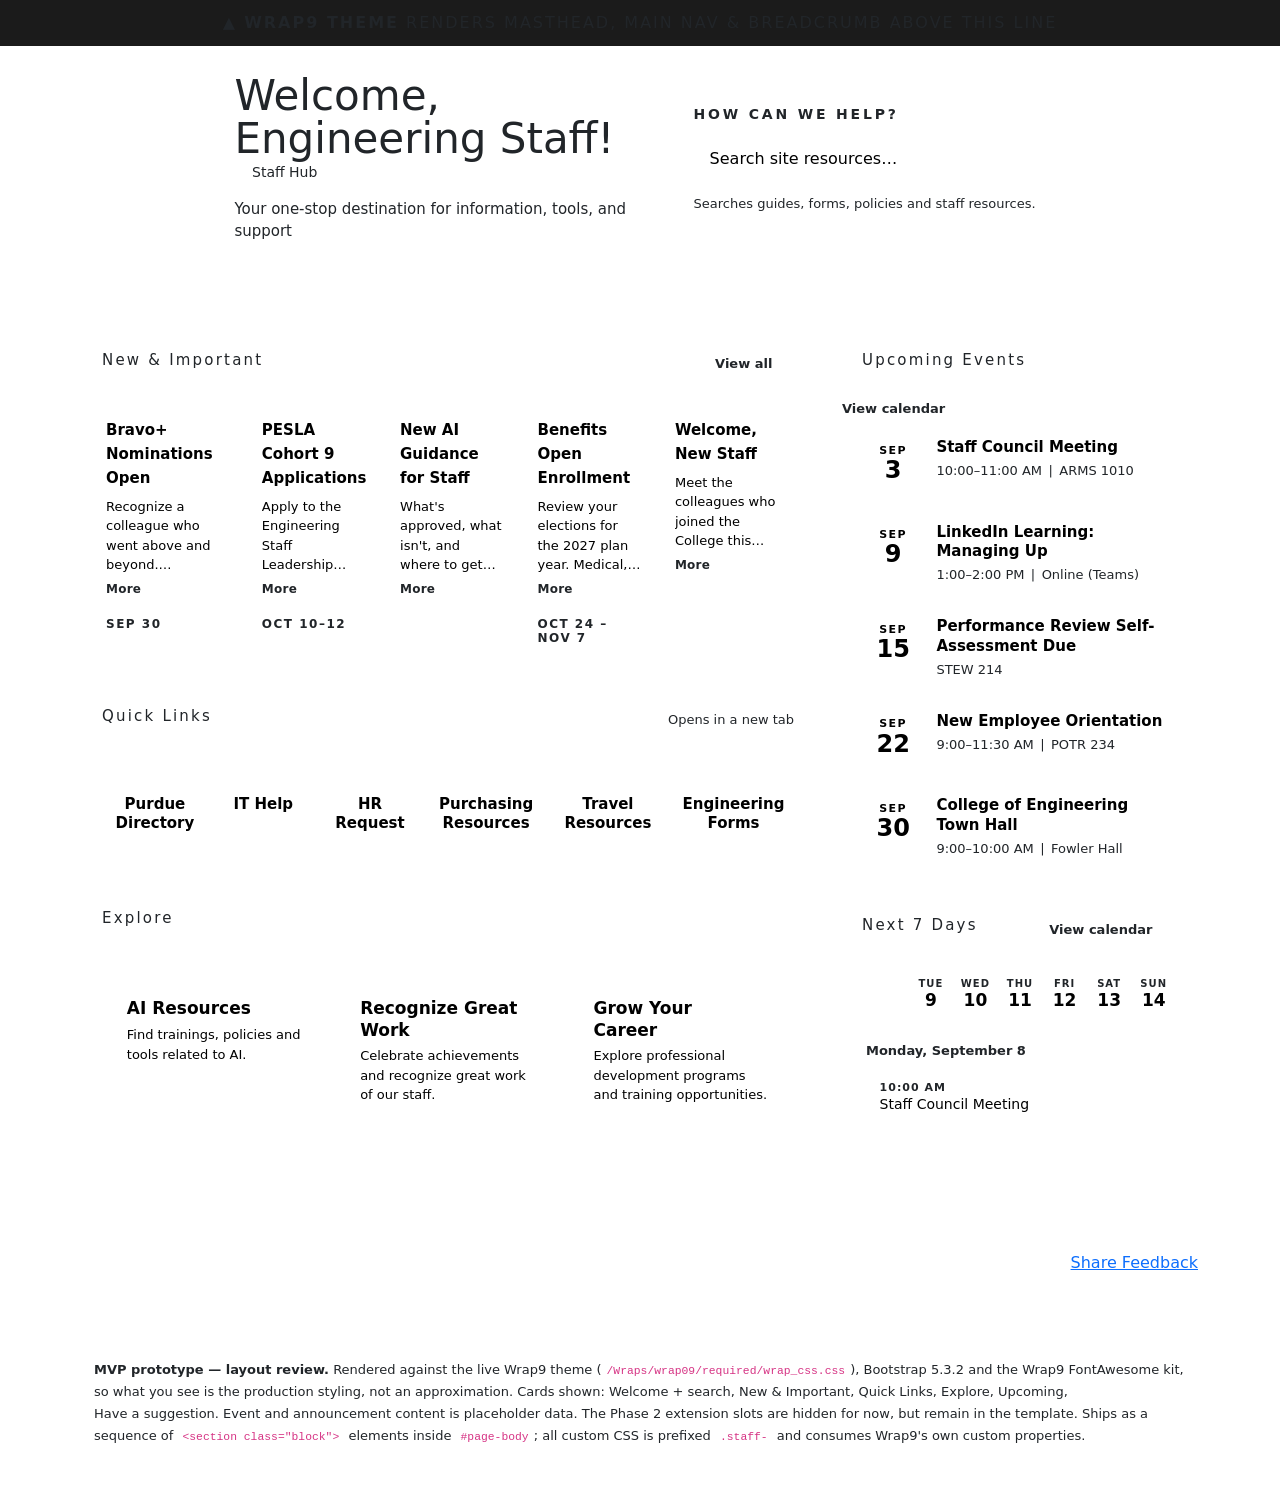
==== prototype/index.html @ 637eb91c "Park the How Do I...? widget until guide URLs exist tal:condition="nothing" keeps the markup and its" ====
<!DOCTYPE html>
<html lang="en" class="wrap09">
<head>
<meta charset="utf-8">
<meta name="viewport" content="width=device-width, initial-scale=1">
<title>Staff Hub — MVP Dashboard Prototype — Purdue Engineering</title>

<!-- ── Fonts: exactly the three sources the Wrap9 dev site loads ────────── -->
<link rel="stylesheet" href="https://use.typekit.net/hrz3oev.css?ver=5.7">
<link rel="stylesheet" href="https://marcom.purdue.edu/app/mu-plugins/boilerup-wp/unitedsans.css?ver=5.7">
<link rel="stylesheet" href="https://fonts.googleapis.com/css2?family=Source+Serif+Pro:wght@400;600;700&display=swap">

<!-- ── Bootstrap 5.3.2, same version and CDN as the dev site ───────────── -->
<link rel="stylesheet" href="https://cdn.jsdelivr.net/npm/bootstrap@5.3.2/dist/css/bootstrap.min.css"
      integrity="sha384-T3c6CoIi6uLrA9TneNEoa7RxnatzjcDSCmG1MXxSR1GAsXEV/Dwwykc2MPK8M2HN"
      crossorigin="anonymous">

<!-- ── The real Wrap9 theme. Public, so this prototype renders with the
       actual production styles rather than an approximation. ──────────── -->
<link rel="stylesheet" href="https://engineering.purdue.edu/Wraps/wrap09/required/wrap_css.css">

<!-- ── Our additions. Ships as an addition to /staff/local.css ─────────── -->
<link rel="stylesheet" href="staff-dashboard.css">

<!-- ── FontAwesome: the same paid kit Wrap9 loads ──────────────────────── -->
<script src="https://kit.fontawesome.com/f660349cfc.js" crossorigin="anonymous"></script>

<style>
  /* ---- PROTOTYPE CHROME ONLY — not part of the deliverable ---- */
  .proto-bar {
    background: #1b1b1b; color: var(--steam);
    font: 900 11px/1.4 var(--united-sans-cond), Impact, sans-serif;
    letter-spacing: 2px; text-transform: uppercase;
    padding: 11px 16px; text-align: center;
    border-bottom: 2px dashed var(--steel-gray);
  }
  .proto-bar b { color: var(--rush); }
  .proto-foot {
    background: #fff;
    max-width: 1140px; margin: 0 auto; padding: 2rem 1.5rem 4rem;
    font-size: 0.8125rem; line-height: 1.7; color: var(--steel-gray);
  }
  .proto-foot code { background: var(--light-gray); padding: 1px 5px; border-radius: 3px; }
  body { background: #fff; }
</style>
</head>
<body>

<!-- ══════════════════════════════════════════════════════════════════════
     PROTOTYPE-ONLY stand-in for the Wrap9 masthead + main nav + breadcrumb.
     The theme renders all of that; we build only what sits in #page-body.
     ══════════════════════════════════════════════════════════════════════ -->
<div class="proto-bar">
  ▲ <b>Wrap9 theme</b> renders masthead, main nav &amp; breadcrumb above this line
</div>

<!-- ══════════════════════════════════════════════════════════════════════
     BEGIN deliverable — the block sequence inside #page-body
     ══════════════════════════════════════════════════════════════════════ -->
<main class="main-content">
<div id="page-body" class="page-body">

  <!-- ═══════════ BANNER ═══════════
       Native Wrap9 `banner-split-motion` block, matching the markup already
       published on the dev site. Only addition is the MVP search field. -->
  <section id="banner_2025-01-01-00-00-00-000" class="block no-pad --bg-black">
    <div class="banner banner-split-motion staff-banner">

      <div class="container">
        <div class="split-motion-content">
          <div class="staff-banner__row">

            <div class="staff-banner__intro">
              <div class="hgroup hg-reverse">
                <h1 class="hg-heading">Welcome, Engineering Staff!</h1>
                <span class="motion-heading mh-gold">Staff Hub</span>
              </div>

              <div class="intro-text">
                Your one-stop destination for information, tools, and support
              </div>
            </div>

            <form class="staff-search" role="search" action="#" method="get">
            <label class="staff-search__label" for="staff-search-input">How can we help?</label>
            <div class="staff-search__field">
              <input class="staff-search__input" id="staff-search-input" type="search"
                     name="q" placeholder="Search site resources…" autocomplete="off">
              <button class="staff-search__submit" type="submit">
                <span class="staff-visually-hidden">Search</span>
                <i class="fa-solid fa-magnifying-glass" aria-hidden="true"></i>
              </button>
            </div>
              <p class="staff-search__note">Searches guides, forms, policies and staff resources.</p>
            </form>

          </div>
        </div>
      </div>

      <div class="split-motion-image">
        <img loading="lazy" alt=""
             src="https://engineering.purdue.edu/Engr/People/Staff/controls/images/staff-banner.jpg">
      </div>

    </div>
  </section>

  <!-- ═══════════ DASHBOARD ═══════════ -->
  <section class="block --bg-light-gray staff-dashboard">
    <div class="container">
      <div class="row g-4">

        <!-- ───────── MAIN COLUMN ───────── -->
        <div class="col-lg-8 staff-col-main d-flex flex-column gap-4">

        <!-- ==== New & Important ====
             LIVE SOURCE (next pass): the "announcements" Purdue Event Manager in
             this container, filtered to Document Type "News Item".
             Replace the define below with the query; keys stay the same.        -->
        <div class="staff-card">

          <div class="motion-line mh-gold">
            <h2 class="motion-heading mh-gold">New &amp; Important</h2>
            <a class="staff-card__more" href="https://engineering.purdue.edu/staff/announcements">View all</a>
          </div>

          <!-- The count drives the column count: fewer than five stretch
               to fill rather than leaving empty tracks. Sliced so an
               unexpected sixth item cannot produce a class with no rule. -->
          

          <ul class="staff-news staff-news--5">
            <!-- The full-text trigger is a <button>, which cannot live inside
                 an <a>, so the link now wraps the title only. Summary text
                 becomes selectable as a side benefit. -->
            <li class="staff-news__item is-featured">

              <i class="fa-solid fa-trophy staff-news__icon" aria-hidden="true"></i>

              <a class="staff-news__link" href="#">
                <span class="staff-news__title">Bravo+ Nominations Open</span>
              </a>

              <div class="staff-news__summary">
                <!-- structure: intro is admin-authored HTML and is rendered
                     unescaped. Only trusted editors can create these. -->
                <div class="staff-news__clamp"><p>Recognize a colleague who went above and beyond. Nominations are open to all College of Engineering staff, and <strong>any staff member may nominate</strong> a peer, a team, or a supervisor.</p></div>

                <button type="button" class="staff-news__more" hidden="hidden" aria-expanded="false" aria-describedby="staff-tip-1">
                  More<span class="staff-visually-hidden"> of this announcement</span>
                </button>

                <div class="staff-news__tip" role="tooltip" hidden="hidden" id="staff-tip-1"><p>Recognize a colleague who went above and beyond. Nominations are open to all College of Engineering staff, and <strong>any staff member may nominate</strong> a peer, a team, or a supervisor.</p></div>
              </div>

              <span class="staff-news__due">Sep 30</span>
            </li>
            <li class="staff-news__item">

              <i class="fa-solid fa-circle-book-open staff-news__icon" aria-hidden="true"></i>

              <a class="staff-news__link" href="#">
                <span class="staff-news__title">PESLA Cohort 9 Applications</span>
              </a>

              <div class="staff-news__summary">
                <!-- structure: intro is admin-authored HTML and is rendered
                     unescaped. Only trusted editors can create these. -->
                <div class="staff-news__clamp">Apply to the Engineering Staff Leadership Academy. The cohort meets monthly across the academic year and covers strategic thinking, team leadership and change management.</div>

                <button type="button" class="staff-news__more" hidden="hidden" aria-expanded="false" aria-describedby="staff-tip-2">
                  More<span class="staff-visually-hidden"> of this announcement</span>
                </button>

                <div class="staff-news__tip" role="tooltip" hidden="hidden" id="staff-tip-2">Apply to the Engineering Staff Leadership Academy. The cohort meets monthly across the academic year and covers strategic thinking, team leadership and change management.</div>
              </div>

              <span class="staff-news__due">Oct 10–12</span>
            </li>
            <li class="staff-news__item">

              <i class="fa-solid fa-file-lines staff-news__icon" aria-hidden="true"></i>

              <a class="staff-news__link" href="#">
                <span class="staff-news__title">New AI Guidance for Staff</span>
              </a>

              <div class="staff-news__summary">
                <!-- structure: intro is admin-authored HTML and is rendered
                     unescaped. Only trusted editors can create these. -->
                <div class="staff-news__clamp">What's approved, what isn't, and where to get trained.</div>

                <button type="button" class="staff-news__more" hidden="hidden" aria-expanded="false" aria-describedby="staff-tip-3">
                  More<span class="staff-visually-hidden"> of this announcement</span>
                </button>

                <div class="staff-news__tip" role="tooltip" hidden="hidden" id="staff-tip-3">What's approved, what isn't, and where to get trained.</div>
              </div>

              
            </li>
            <li class="staff-news__item">

              <i class="fa-solid fa-shield-check staff-news__icon" aria-hidden="true"></i>

              <a class="staff-news__link" href="#">
                <span class="staff-news__title">Benefits Open Enrollment</span>
              </a>

              <div class="staff-news__summary">
                <!-- structure: intro is admin-authored HTML and is rendered
                     unescaped. Only trusted editors can create these. -->
                <div class="staff-news__clamp">Review your elections for the 2027 plan year. Medical, dental and vision selections carry over automatically, but flexible spending accounts must be re-elected each year.</div>

                <button type="button" class="staff-news__more" hidden="hidden" aria-expanded="false" aria-describedby="staff-tip-4">
                  More<span class="staff-visually-hidden"> of this announcement</span>
                </button>

                <div class="staff-news__tip" role="tooltip" hidden="hidden" id="staff-tip-4">Review your elections for the 2027 plan year. Medical, dental and vision selections carry over automatically, but flexible spending accounts must be re-elected each year.</div>
              </div>

              <span class="staff-news__due">Oct 24 – Nov 7</span>
            </li>
            <li class="staff-news__item">

              <i class="fa-solid fa-user-group staff-news__icon" aria-hidden="true"></i>

              <a class="staff-news__link" href="#">
                <span class="staff-news__title">Welcome, New Staff</span>
              </a>

              <div class="staff-news__summary">
                <!-- structure: intro is admin-authored HTML and is rendered
                     unescaped. Only trusted editors can create these. -->
                <div class="staff-news__clamp">Meet the colleagues who joined the College this month.</div>

                <button type="button" class="staff-news__more" hidden="hidden" aria-expanded="false" aria-describedby="staff-tip-5">
                  More<span class="staff-visually-hidden"> of this announcement</span>
                </button>

                <div class="staff-news__tip" role="tooltip" hidden="hidden" id="staff-tip-5">Meet the colleagues who joined the College this month.</div>
              </div>

              
            </li>
          </ul>
        </div>

        <!-- ==== Quick Links ====
             Static by design. To add a link, add one dict below.               -->
        <div class="staff-card">

          <div class="motion-line mh-gold">
            <h2 class="motion-heading mh-gold">Quick Links</h2>
            <span class="staff-card__note">Opens in a new tab</span>
          </div>

          <ul class="staff-quick">
            <li>
              <a class="staff-quick__link" target="_blank" rel="noopener" href="https://engineering.purdue.edu/Engr/People/ptDirectory">
                <i class="fa-solid fa-address-book staff-quick__icon" aria-hidden="true"></i>
                <span class="staff-quick__label">Purdue Directory</span>
              </a>
            </li>
            <li>
              <a class="staff-quick__link" target="_blank" rel="noopener" href="https://service.purdue.edu/TDClient/32/Purdue/Home/">
                <i class="fa-solid fa-headset staff-quick__icon" aria-hidden="true"></i>
                <span class="staff-quick__label">IT Help</span>
              </a>
            </li>
            <li>
              <a class="staff-quick__link" target="_blank" rel="noopener" href="https://service.purdue.edu/TDClient/32/Purdue/Requests/Service/84/Human-Resources-Service-Center/Request">
                <i class="fa-solid fa-id-card staff-quick__icon" aria-hidden="true"></i>
                <span class="staff-quick__label">HR Request</span>
              </a>
            </li>
            <li>
              <a class="staff-quick__link" target="_blank" rel="noopener" href="https://www.purdue.edu/operations/procurement/supplier-resources/">
                <i class="fa-solid fa-cart-shopping staff-quick__icon" aria-hidden="true"></i>
                <span class="staff-quick__label">Purchasing Resources</span>
              </a>
            </li>
            <li>
              <a class="staff-quick__link" target="_blank" rel="noopener" href="https://www.purdue.edu/operations/travel/">
                <i class="fa-solid fa-plane staff-quick__icon" aria-hidden="true"></i>
                <span class="staff-quick__label">Travel Resources</span>
              </a>
            </li>
            <li>
              <a class="staff-quick__link" target="_blank" rel="noopener" href="https://engineering.purdue.edu/staff/resources/forms">
                <i class="fa-solid fa-clipboard-list staff-quick__icon" aria-hidden="true"></i>
                <span class="staff-quick__label">Engineering Forms</span>
              </a>
            </li>
          </ul>
        </div>

        <!-- ==== How Do I...? ====
             Static, like Quick Links and Explore: these are wayfinding links,
             not content, so they live in one list here rather than in the CMS.
             LABELS come from the original mockup; every URL is a placeholder
             until the guide pages exist. Correct both in the list below. -->
        <!-- Parked until the guide URLs exist: tal:condition="nothing" keeps the
             markup and the settings wiring, but renders nothing. Delete that one
             attribute to bring the widget back. -->
        

        <!-- ==== Explore ==== -->
        <div class="staff-card">

          <div class="motion-line mh-gold">
            <h2 class="motion-heading mh-gold">Explore</h2>
          </div>

          <ul class="staff-explore">
            <li>
              <a class="staff-explore__link" href="https://engineering.purdue.edu/staff/resources/ai">
                <i class="fa-solid fa-microchip staff-explore__icon" aria-hidden="true"></i>
                <span class="staff-explore__title">AI Resources</span>
                <p class="staff-explore__desc">Find trainings, policies and tools related to AI.</p>
              </a>
            </li>
            <li>
              <a class="staff-explore__link" href="https://engineering.purdue.edu/staff/recognition">
                <i class="fa-solid fa-trophy staff-explore__icon" aria-hidden="true"></i>
                <span class="staff-explore__title">Recognize Great Work</span>
                <p class="staff-explore__desc">Celebrate achievements and recognize great work of our staff.</p>
              </a>
            </li>
            <li>
              <a class="staff-explore__link" href="https://engineering.purdue.edu/staff/training">
                <i class="fa-solid fa-chart-line staff-explore__icon" aria-hidden="true"></i>
                <span class="staff-explore__title">Grow Your Career</span>
                <p class="staff-explore__desc">Explore professional development programs and training opportunities.</p>
              </a>
            </li>
          </ul>
        </div>

      </div><!-- /main column -->

        <!-- ───────── RIGHT RAIL ───────── -->
        <div class="col-lg-4 staff-col-rail d-flex flex-column gap-4">

        <!-- ==== Upcoming Events ====
             LIVE SOURCE (next pass): the "calendar" Purdue Event Manager in this
             container, filtered to Document Type "Event/Function", ascending by
             start date, limited to 5. Sort/tag rules still to be defined.
             'month' and 'day' become formatted from the event date; 'when' and
             'where' come from the event's date/time and location fields.        -->
        <div class="staff-card">

          <div class="motion-line mh-gold">
            <h2 class="motion-heading mh-gold">Upcoming Events</h2>
            <a class="staff-card__more" href="https://engineering.purdue.edu/staff/calendar">View calendar</a>
          </div>

          

          <ul class="staff-events">
            <li class="staff-event">

              <div class="staff-event__date">
                <span class="staff-event__month">Sep</span>
                <span class="staff-event__day">3</span>
              </div>

              <div>
                <h3 class="staff-event__title">
                  <a class="staff-event__link" href="#">Staff Council Meeting</a>
                  
                </h3>
                <p class="staff-event__meta">
                  10:00–11:00 AM<span class="sep">|</span>ARMS 1010
                </p>
              </div>

              <!-- Each event document auto-generates its own .ics sub-object,
                   so this links straight to it: works with Outlook desktop,
                   OWA, Apple Calendar and Google. Hidden when absent. -->
              

            </li>
            <li class="staff-event">

              <div class="staff-event__date">
                <span class="staff-event__month">Sep</span>
                <span class="staff-event__day">9</span>
              </div>

              <div>
                <h3 class="staff-event__title">
                  <a class="staff-event__link" href="#">LinkedIn Learning: Managing Up</a>
                  
                </h3>
                <p class="staff-event__meta">
                  1:00–2:00 PM<span class="sep">|</span>Online (Teams)
                </p>
              </div>

              <!-- Each event document auto-generates its own .ics sub-object,
                   so this links straight to it: works with Outlook desktop,
                   OWA, Apple Calendar and Google. Hidden when absent. -->
              

            </li>
            <li class="staff-event">

              <div class="staff-event__date">
                <span class="staff-event__month">Sep</span>
                <span class="staff-event__day">15</span>
              </div>

              <div>
                <h3 class="staff-event__title">
                  <a class="staff-event__link" href="#">Performance Review Self-Assessment Due</a>
                  
                </h3>
                <p class="staff-event__meta">
                  STEW 214
                </p>
              </div>

              <!-- Each event document auto-generates its own .ics sub-object,
                   so this links straight to it: works with Outlook desktop,
                   OWA, Apple Calendar and Google. Hidden when absent. -->
              

            </li>
            <li class="staff-event">

              <div class="staff-event__date">
                <span class="staff-event__month">Sep</span>
                <span class="staff-event__day">22</span>
              </div>

              <div>
                <h3 class="staff-event__title">
                  <a class="staff-event__link" href="#">New Employee Orientation</a>
                  
                </h3>
                <p class="staff-event__meta">
                  9:00–11:30 AM<span class="sep">|</span>POTR 234
                </p>
              </div>

              <!-- Each event document auto-generates its own .ics sub-object,
                   so this links straight to it: works with Outlook desktop,
                   OWA, Apple Calendar and Google. Hidden when absent. -->
              

            </li>
            <li class="staff-event">

              <div class="staff-event__date">
                <span class="staff-event__month">Sep</span>
                <span class="staff-event__day">30</span>
              </div>

              <div>
                <h3 class="staff-event__title">
                  <a class="staff-event__link" href="#">College of Engineering Town Hall</a>
                  
                </h3>
                <p class="staff-event__meta">
                  9:00–10:00 AM<span class="sep">|</span>Fowler Hall
                </p>
              </div>

              <!-- Each event document auto-generates its own .ics sub-object,
                   so this links straight to it: works with Outlook desktop,
                   OWA, Apple Calendar and Google. Hidden when absent. -->
              

            </li>
          </ul>
        </div>

        <!-- ==== Calendar snapshot ====
             A rolling seven days from today, not a fixed Mon-Fri week: with
             events spread across months a fixed week is empty most of the time.
             Every day's list is rendered and all but one hidden, so switching
             days needs no second request. Tabs pattern, so it works from the
             keyboard. The literal days below are used only as placeholder
             content when the script is unavailable. -->
        <div class="staff-card staff-snapshot">

          <div class="motion-line mh-gold">
            <h2 class="motion-heading mh-gold">Next 7 Days</h2>
            <a class="staff-card__more" href="https://engineering.purdue.edu/staff/calendar">View calendar</a>
          </div>

          <div class="staff-snapshot__strip" role="tablist" aria-label="Next seven days">
            <button type="button" role="tab" aria-controls="staff-panel-1" aria-selected="true" class="staff-snapshot__day is-today" id="staff-day-1" tabindex="0">
              <span class="staff-snapshot__weekday">Mon</span>
              <span class="staff-snapshot__date">8</span>
              <span class="staff-snapshot__dot" aria-hidden="true"></span>
              <span class="staff-visually-hidden">1 events</span>
            </button>
            <button type="button" role="tab" aria-controls="staff-panel-2" aria-selected="false" class="staff-snapshot__day" id="staff-day-2" tabindex="-1">
              <span class="staff-snapshot__weekday">Tue</span>
              <span class="staff-snapshot__date">9</span>
              
              <span class="staff-visually-hidden">no events</span>
            </button>
            <button type="button" role="tab" aria-controls="staff-panel-3" aria-selected="false" class="staff-snapshot__day" id="staff-day-3" tabindex="-1">
              <span class="staff-snapshot__weekday">Wed</span>
              <span class="staff-snapshot__date">10</span>
              <span class="staff-snapshot__dot" aria-hidden="true"></span>
              <span class="staff-visually-hidden">2 events</span>
            </button>
            <button type="button" role="tab" aria-controls="staff-panel-4" aria-selected="false" class="staff-snapshot__day" id="staff-day-4" tabindex="-1">
              <span class="staff-snapshot__weekday">Thu</span>
              <span class="staff-snapshot__date">11</span>
              
              <span class="staff-visually-hidden">no events</span>
            </button>
            <button type="button" role="tab" aria-controls="staff-panel-5" aria-selected="false" class="staff-snapshot__day" id="staff-day-5" tabindex="-1">
              <span class="staff-snapshot__weekday">Fri</span>
              <span class="staff-snapshot__date">12</span>
              
              <span class="staff-visually-hidden">no events</span>
            </button>
            <button type="button" role="tab" aria-controls="staff-panel-6" aria-selected="false" class="staff-snapshot__day" id="staff-day-6" tabindex="-1">
              <span class="staff-snapshot__weekday">Sat</span>
              <span class="staff-snapshot__date">13</span>
              
              <span class="staff-visually-hidden">no events</span>
            </button>
            <button type="button" role="tab" aria-controls="staff-panel-7" aria-selected="false" class="staff-snapshot__day" id="staff-day-7" tabindex="-1">
              <span class="staff-snapshot__weekday">Sun</span>
              <span class="staff-snapshot__date">14</span>
              <span class="staff-snapshot__dot" aria-hidden="true"></span>
              <span class="staff-visually-hidden">1 events</span>
            </button>
          </div>

          <div class="staff-snapshot__panel" role="tabpanel" aria-labelledby="staff-day-1" id="staff-panel-1">

            <h3 class="staff-snapshot__label">Monday, September 8</h3>

            <ul class="staff-snapshot__events">
              <li>
                <span class="staff-snapshot__when">10:00 AM</span>
                <a class="staff-snapshot__link" href="#">Staff Council Meeting</a>
              </li>
            </ul>

            
          </div>
          <div class="staff-snapshot__panel" role="tabpanel" aria-labelledby="staff-day-2" hidden="hidden" id="staff-panel-2">

            <h3 class="staff-snapshot__label">Tuesday, September 9</h3>

            

            <p class="staff-empty">Nothing scheduled.</p>
          </div>
          <div class="staff-snapshot__panel" role="tabpanel" aria-labelledby="staff-day-3" hidden="hidden" id="staff-panel-3">

            <h3 class="staff-snapshot__label">Wednesday, September 10</h3>

            <ul class="staff-snapshot__events">
              <li>
                <span class="staff-snapshot__when">1:00 PM</span>
                <a class="staff-snapshot__link" href="#">LinkedIn Learning Workshop</a>
              </li>
              <li>
                
                <a class="staff-snapshot__link" href="#">Performance Review Deadline</a>
              </li>
            </ul>

            
          </div>
          <div class="staff-snapshot__panel" role="tabpanel" aria-labelledby="staff-day-4" hidden="hidden" id="staff-panel-4">

            <h3 class="staff-snapshot__label">Thursday, September 11</h3>

            

            <p class="staff-empty">Nothing scheduled.</p>
          </div>
          <div class="staff-snapshot__panel" role="tabpanel" aria-labelledby="staff-day-5" hidden="hidden" id="staff-panel-5">

            <h3 class="staff-snapshot__label">Friday, September 12</h3>

            

            <p class="staff-empty">Nothing scheduled.</p>
          </div>
          <div class="staff-snapshot__panel" role="tabpanel" aria-labelledby="staff-day-6" hidden="hidden" id="staff-panel-6">

            <h3 class="staff-snapshot__label">Saturday, September 13</h3>

            

            <p class="staff-empty">Nothing scheduled.</p>
          </div>
          <div class="staff-snapshot__panel" role="tabpanel" aria-labelledby="staff-day-7" hidden="hidden" id="staff-panel-7">

            <h3 class="staff-snapshot__label">Sunday, September 14</h3>

            <ul class="staff-snapshot__events">
              <li>
                
                <a class="staff-snapshot__link" href="#">Staff Awards Banquet</a>
              </li>
            </ul>

            
          </div>
        </div>

      </div><!-- /right rail -->

      </div><!-- /row -->
    </div><!-- /container -->
  </section>

  <!-- ═══════════ HAVE A SUGGESTION? ═══════════ -->
  <section class="block staff-feedback">
  <div class="container">
    <div class="staff-feedback-inner">
      <p class="staff-feedback__text">
        <span class="staff-feedback__lead">Have a suggestion?</span>
        <span class="staff-feedback__sub">Let us know how to improve this site.</span>
      </p>
      <a class="purdue-btn btn-black" href="#">Share Feedback</a>
    </div>
  </div>
</section>

</div><!-- /#page-body -->
</main>
<!-- ══════════════════════════ END deliverable ══════════════════════════ -->

<!-- PROTOTYPE-ONLY footnote -->
<div class="proto-foot">
  <strong>MVP prototype — layout review.</strong>
  Rendered against the live Wrap9 theme (<code>/Wraps/wrap09/required/wrap_css.css</code>),
  Bootstrap 5.3.2 and the Wrap9 FontAwesome kit, so what you see is the production styling,
  not an approximation. Cards shown: Welcome&nbsp;+&nbsp;search, New&nbsp;&amp;&nbsp;Important,
  Quick&nbsp;Links, Explore, Upcoming, Have&nbsp;a&nbsp;suggestion. Event and announcement
  content is placeholder data. The Phase&nbsp;2 extension slots are hidden for now, but
  remain in the template.
  Ships as a sequence of <code>&lt;section class="block"&gt;</code> elements inside
  <code>#page-body</code>; all custom CSS is prefixed <code>.staff-</code> and consumes
  Wrap9's own custom properties.
</div>

<script>
/* Full-text tooltip for clamped announcement summaries.
   The summary text is the hover and tap target. The small "More" control stays
   as the keyboard affordance and as a visible hint that there is more to read.
   Hover opens after a delay; keyboard focus opens at once; Escape closes; the
   tooltip stays open while the pointer or focus is inside it (WCAG 1.4.13).
   The trigger is revealed only when the text is actually clipped.
   Written without ampersand or less-than characters so the template
   stays valid XML. */
(function () {
  var OPEN_DELAY = 1000;
  var groups = document.querySelectorAll('.staff-news__summary');
  if (!groups.length) { return; }

  var current = null, openTimer = null, closeTimer = null, entries = [];

  function place(tip) {
    tip.style.left = '0px';
    var box = tip.getBoundingClientRect();
    var over = box.right - (window.innerWidth - 8);
    if (over > 0) { tip.style.left = (0 - over) + 'px'; }
    var after = tip.getBoundingClientRect();
    if (after.left > 8) { return; }
    tip.style.left = (parseFloat(tip.style.left || 0) + (8 - after.left)) + 'px';
  }

  function close() {
    window.clearTimeout(openTimer);
    window.clearTimeout(closeTimer);
    if (!current) { return; }
    current.tip.hidden = true;
    current.btn.setAttribute('aria-expanded', 'false');
    if (current.card) { current.card.classList.remove('has-open-tip'); }
    current = null;
  }

  function open(entry) {
    if (current) {
      if (current === entry) { return; }
      close();
    }
    entry.tip.hidden = false;
    entry.btn.setAttribute('aria-expanded', 'true');
    /* Raise the owning card so later cards cannot paint over the tooltip. */
    if (entry.card) { entry.card.classList.add('has-open-tip'); }
    place(entry.tip);
    current = entry;
  }

  function scheduleClose() {
    window.clearTimeout(closeTimer);
    closeTimer = window.setTimeout(close, 200);
  }

  function measure(entry) {
    var clipped = entry.clamp.scrollHeight > entry.clamp.clientHeight + 1;
    entry.clipped = clipped;
    entry.btn.hidden = !clipped;
    if (clipped) {
      entry.clamp.classList.add('is-clipped');
    } else {
      entry.clamp.classList.remove('is-clipped');
      if (current === entry) { close(); }
    }
  }

  Array.prototype.forEach.call(groups, function (summary) {
    var clamp = summary.querySelector('.staff-news__clamp');
    var btn = summary.querySelector('.staff-news__more');
    var tip = summary.querySelector('.staff-news__tip');
    if (!clamp) { return; }
    if (!btn) { return; }
    if (!tip) { return; }
    var entry = { clamp: clamp, btn: btn, tip: tip,
                  card: summary.closest ? summary.closest('.staff-card') : null };
    entries.push(entry);

    btn.addEventListener('mouseenter', function () {
      window.clearTimeout(closeTimer);
      window.clearTimeout(openTimer);
      openTimer = window.setTimeout(function () { open(entry); }, OPEN_DELAY);
    });
    btn.addEventListener('mouseleave', function () {
      window.clearTimeout(openTimer);
      scheduleClose();
    });
    /* Keyboard users get it immediately: a one second wait on focus would
       feel broken. */
    btn.addEventListener('focus', function () { open(entry); });
    btn.addEventListener('blur', function (ev) {
      if (ev.relatedTarget) {
        if (tip.contains(ev.relatedTarget)) { return; }
      }
      scheduleClose();
    });
    /* Click covers touch, where hover does not exist. */
    btn.addEventListener('click', function (ev) {
      ev.preventDefault();
      window.clearTimeout(openTimer);
      if (current === entry) { close(); } else { open(entry); }
    });

    clamp.addEventListener('mouseenter', function () {
      if (!entry.clipped) { return; }
      window.clearTimeout(closeTimer);
      window.clearTimeout(openTimer);
      openTimer = window.setTimeout(function () { open(entry); }, OPEN_DELAY);
    });
    clamp.addEventListener('mouseleave', function () {
      window.clearTimeout(openTimer);
      scheduleClose();
    });
    clamp.addEventListener('click', function () {
      if (!entry.clipped) { return; }
      window.clearTimeout(openTimer);
      if (current === entry) { close(); } else { open(entry); }
    });

    tip.addEventListener('mouseenter', function () { window.clearTimeout(closeTimer); });
    tip.addEventListener('mouseleave', function () { scheduleClose(); });
    tip.addEventListener('focusout', function (ev) {
      if (ev.relatedTarget) {
        if (tip.contains(ev.relatedTarget)) { return; }
        if (ev.relatedTarget === btn) { return; }
      }
      scheduleClose();
    });

    measure(entry);
  });

  document.addEventListener('keydown', function (ev) {
    if (ev.key === 'Escape') { close(); }
  });
  document.addEventListener('click', function (ev) {
    if (!current) { return; }
    if (current.tip.contains(ev.target)) { return; }
    if (current.btn.contains(ev.target)) { return; }
    /* The summary text opens the tooltip, so a click on it must not also be
       treated as a click outside - that closed it again immediately. */
    if (current.clamp.contains(ev.target)) { return; }
    close();
  });

  var resizeTimer = null;
  window.addEventListener('resize', function () {
    window.clearTimeout(resizeTimer);
    resizeTimer = window.setTimeout(function () {
      close();
      entries.forEach(function (e) { measure(e); });
    }, 150);
  });
}());

/* Calendar snapshot: the day strip is an ARIA tablist. Every day's panel is
   already in the DOM, so switching is just toggling `hidden` - no request.
   Arrow keys, Home and End move between days with a roving tabindex.
   Written without ampersand or less-than characters so the template stays
   valid XML - hence forEach rather than an indexed for loop. */
(function () {
  var strip = document.querySelector('.staff-snapshot__strip');
  if (!strip) { return; }
  var tabs = Array.prototype.slice.call(strip.querySelectorAll('[role="tab"]'));
  if (!tabs.length) { return; }

  function panelFor(tab) {
    return document.getElementById(tab.getAttribute('aria-controls'));
  }

  function select(index, moveFocus) {
    tabs.forEach(function (tab, i) {
      var on = (i === index);
      tab.setAttribute('aria-selected', on ? 'true' : 'false');
      tab.setAttribute('tabindex', on ? '0' : '-1');
      var panel = panelFor(tab);
      if (panel) { panel.hidden = !on; }
    });
    if (moveFocus) { tabs[index].focus(); }
  }

  tabs.forEach(function (tab, index) {
    tab.addEventListener('click', function () { select(index, false); });
    tab.addEventListener('keydown', function (ev) {
      var next = -1;
      if (ev.key === 'ArrowRight') { next = (index + 1) % tabs.length; }
      if (ev.key === 'ArrowLeft') { next = (index + tabs.length - 1) % tabs.length; }
      if (ev.key === 'Home') { next = 0; }
      if (ev.key === 'End') { next = tabs.length - 1; }
      if (next > -1) {
        ev.preventDefault();
        select(next, true);
      }
    });
  });
}());
</script>

</body>
</html>
---- prototype/staff-dashboard.css ----
/* ==========================================================================
   Purdue Engineering -- Staff Hub dashboard
   Additive layer for /staff/local.css. Consumes Wrap9's own custom properties
   (--boiler-gold, --acumin-pro, ...) rather than redeclaring the palette, so a
   theme-side colour change flows through here automatically.

   Everything is prefixed .staff- and scoped under .staff-dashboard.
   ========================================================================== */

/* ==========================================================================
   1. Banner search  (lives inside the native .banner-split-motion block)
   ========================================================================== */
.staff-search {
  width: 100%;
  max-width: 30rem;
  margin-top: 1.75rem;
}

.staff-search__label {
  display: block;
  font-family: var(--united-sans-cond);
  font-weight: 900;
  font-size: 0.875rem;
  letter-spacing: 2.81px;
  text-transform: uppercase;
  color: var(--boiler-gold);
  margin-bottom: 0.6rem;
}

.staff-search__field {
  display: flex;
  background: #fff;
  border-radius: 4px;
  overflow: hidden;
  box-shadow: 0 1px 2px 0 var(--box-shadow-color);
}

.staff-search__input {
  flex: 1 1 auto;
  min-width: 0;
  border: 0;
  background: transparent;
  padding: 0.8rem 1rem;
  font-family: var(--acumin-pro);
  font-size: 1rem;
  line-height: 1.5;
  color: #000;
}
.staff-search__input::placeholder { color: var(--cool-gray); opacity: 1; }
.staff-search__input:focus { outline: none; }

.staff-search__field:focus-within {
  box-shadow: 0 0 0 3px var(--rush);
}

/* Gold, not black. A black submit button sitting in a white field on a black
   banner reads as a hole punched through the field rather than a control. */
.staff-search__submit {
  flex: 0 0 auto;
  border: 0;
  background: var(--boiler-gold);
  color: #000;
  padding-inline: 1.25rem;
  cursor: pointer;
  display: grid;
  place-items: center;
  font-size: 1rem;
  transition: background 0.2s ease, color 0.2s ease;
}
.staff-search__submit:hover {
  background: var(--aged-gold);
  color: #fff;
}

.staff-search__note {
  margin: 0.6rem 0 0;
  font-size: 0.8125rem;
  line-height: 1.5;
  color: var(--steam);
}

/* ==========================================================================
   2. Dashboard shell
   ========================================================================== */
.staff-dashboard { padding-block: 3rem; }

/* ==========================================================================
   3. Card chrome -- shared by every widget
   ========================================================================== */
.staff-card {
  background: #fff;
  border-radius: 4px;
  box-shadow: 0 1px 2px 0 var(--box-shadow-color);
  padding: 0 1.5rem 1.6rem;
}

/* The card header reuses Wrap9's motion-line + motion-heading idiom: a 2px
   gold rule with the skewed heading hanging beneath it. Overrides below pull
   it flush with the card's own padding and let a "view all" link share the
   rule on the right. */
.staff-card .motion-line {
  display: flex;
  align-items: center;
  justify-content: space-between;
  /* Wraps rather than overflows. Under the WCAG 1.4.12 text-spacing overrides
     the nowrap heading outgrows its box; without this the label spills off the
     gold parallelogram and collides with the view-all link. */
  flex-wrap: wrap;
  row-gap: 0.5rem;
  gap: 1rem;
  width: calc(100% + 3rem);
  margin: 0 -1.5rem 1.35rem;
  padding-right: 1.5rem;
  margin-top: 0;
}

.staff-card .motion-heading {
  font-size: 0.9375rem;
  letter-spacing: 2.2px;
  padding: 0.5rem 1.25rem;
  /* The skewed parallelogram is a single-line shape; letting the label wrap
     inside it doubles its height and breaks the silhouette. */
  white-space: nowrap;
  flex: 0 0 auto;
}

/* Between lg and xl the rail is at its narrowest, and "Upcoming Events" plus
   its view-all link only just fit. */
@media (min-width: 992px) and (max-width: 1199.98px) {
  .staff-card .motion-heading {
    font-size: 0.875rem;
    letter-spacing: 1.6px;
    padding-inline: 1rem;
  }
  .staff-card__more { font-size: 0.75rem; }
}

.staff-card__more {
  flex: 0 1 auto;
  font-family: var(--acumin-pro);
  font-size: 0.8125rem;
  font-weight: 600;
  color: var(--aged-gold);
  text-decoration: none !important;
  white-space: nowrap;
  display: inline-flex;
  align-items: center;
  line-height: 1.2;
}
.staff-card__more::after {
  content: "";
  margin-left: 0.5rem;
  height: 0.85rem;
  width: 0.85rem;
  background-image: var(--gold-arrow-url);
  background-repeat: no-repeat;
  background-size: contain;
  background-position: center;
  transition: transform 0.3s ease;
}
.staff-card__more:hover::after { transform: translateX(3px); }
.staff-card__more:hover { color: #000; }

.staff-card__note {
  font-family: var(--acumin-pro);
  font-size: 0.8125rem;
  color: var(--cool-gray);
  white-space: nowrap;
  line-height: 1.2;
}

/* ==========================================================================
   4. New & Important
   ========================================================================== */
.staff-news {
  list-style: none;
  margin: 0;
  padding: 0;
  display: grid;
  row-gap: 1.4rem;
}

.staff-news__item {
  padding-inline: 1.15rem;
  border-left: 1px solid var(--steam);
}

.staff-news__link {
  display: block;
  text-decoration: none !important;
  color: inherit;
  line-height: inherit;
}
.staff-news__icon {
  font-size: 1.6rem;
  color: var(--aged-gold);
  margin-bottom: 0.7rem;
  display: block;
}
/* Every announcement now carries a category icon from the agreed vocabulary,
   so they are all the same size. The featured item is no longer marked by its
   icon - it is simply first. `.is-featured` is still emitted and is available
   if that ever needs a visual treatment again. */

.staff-news__title {
  font-family: var(--acumin-pro);
  font-size: 0.9375rem;
  font-weight: 700;
  line-height: 1.3;
  color: #000;
  display: inline;
  background-image: linear-gradient(var(--boiler-gold), var(--boiler-gold));
  background-repeat: no-repeat;
  background-position: 0 100%;
  background-size: 0% 2px;
  transition: background-size 0.25s ease;
}
.staff-news__link:hover .staff-news__title { background-size: 100% 2px; }

/* ---- Summary: clamped to four lines, full text in a tooltip ---- */
.staff-news__summary { position: relative; margin-top: 0.45rem; }

.staff-news__clamp {
  display: -webkit-box;
  -webkit-line-clamp: 4;
  line-clamp: 4;
  -webkit-box-orient: vertical;
  overflow: hidden;
  font-size: 0.8125rem;
  line-height: 1.5;
}

/* intro is admin-authored HTML. Inside a four-line box each block child would
   start a new line and blow the height, so blocks are flattened to inline for
   the preview only. The tooltip renders them normally. */
.staff-news__clamp p,
.staff-news__clamp div,
.staff-news__clamp ul,
.staff-news__clamp ol,
.staff-news__clamp li,
.staff-news__clamp h1,
.staff-news__clamp h2,
.staff-news__clamp h3,
.staff-news__clamp h4 {
  display: inline;
  margin: 0;
  padding: 0;
  font-size: inherit;
  font-weight: inherit;
  line-height: inherit;
}
.staff-news__clamp li::after { content: " "; }
.staff-news__clamp br { display: none; }
.staff-news__clamp img { display: none; }

/* The summary text itself is the hover target now. This stays as the keyboard
   and touch affordance, so it keeps being a real button - but with no border,
   background or box, since the chip was the thing the PM disliked.
   min-height keeps the tap target at 24px (WCAG 2.5.8) without drawing a box. */
.staff-news__more {
  display: inline-flex;
  align-items: center;
  min-height: 24px;
  margin: 0.15rem 0 0;
  padding: 0;
  border: 0;
  background: none;
  font-family: var(--acumin-pro);
  font-size: 0.75rem;
  font-weight: 700;
  line-height: 1.2;
  letter-spacing: 0.02em;
  color: var(--aged-gold);
  cursor: pointer;
  background-image: linear-gradient(var(--boiler-gold), var(--boiler-gold));
  background-repeat: no-repeat;
  background-position: 0 100%;
  background-size: 0% 2px;
  transition: background-size 0.25s ease;
}
.staff-news__more:hover,
.staff-news__more:focus-visible,
.staff-news__more[aria-expanded="true"] {
  color: #000;
  background-size: 100% 2px;
}

/* Only clipped summaries are interactive; the class is set at runtime. */
.staff-news__clamp.is-clipped { cursor: pointer; }

.staff-news__more[hidden] { display: none !important; }

.staff-news__tip {
  position: absolute;
  z-index: 60;
  top: 100%;
  left: 0;
  width: 17rem;
  max-width: 78vw;
  margin-top: 0.35rem;
  padding: 0.85rem 1rem;
  background: #fff;
  border: 2px solid var(--boiler-gold);
  border-radius: 4px;
  box-shadow: 0 6px 18px rgba(0, 0, 0, 0.18);
  font-size: 0.8125rem;
  line-height: 1.55;
  text-align: left;
}
.staff-news__tip[hidden] { display: none !important; }

/* The tooltip is not clipped, but without this it is OCCLUDED: cards that come
   later in the DOM (Quick Links, Explore) paint over it, because the tooltip's
   own card establishes no stacking context and z-index alone cannot escape it.
   JS raises the owning card for as long as a tooltip is open. */
.staff-card.has-open-tip {
  position: relative;
  z-index: 70;
}
.staff-news__tip p { margin: 0 0 0.6rem; }
.staff-news__tip p:last-child,
.staff-news__tip ul:last-child,
.staff-news__tip ol:last-child { margin-bottom: 0; }
.staff-news__tip ul,
.staff-news__tip ol { margin: 0 0 0.6rem; padding-left: 1.1rem; }

.staff-news__due {
  display: inline-block;
  margin-top: 0.6rem;
  padding-top: 0.35rem;
  border-top: 2px solid var(--dust);
  font-family: var(--united-sans-cond);
  font-weight: 900;
  font-size: 0.75rem;
  letter-spacing: 1.5px;
  text-transform: uppercase;
  color: var(--aged-gold);
  line-height: 1.2;
}

/* ==========================================================================
   5. Quick Links
   ========================================================================== */
.staff-quick {
  list-style: none;
  margin: 0;
  padding: 0;
  display: grid;
  grid-template-columns: repeat(2, 1fr);
  gap: 0.75rem;
}

.staff-quick__link {
  display: flex;
  flex-direction: column;
  align-items: center;
  gap: 0.7rem;
  height: 100%;
  padding: 1.35rem 0.6rem 1.2rem;
  text-align: center;
  text-decoration: none !important;
  color: #000;
  background: #fff;
  border: 2px solid var(--steam);
  border-radius: 4px;
  line-height: 1.3;
  transition: border-color 0.2s ease, box-shadow 0.2s ease, transform 0.2s ease;
}
.staff-quick__link:hover,
.staff-quick__link:focus-visible {
  border-color: var(--boiler-gold);
  box-shadow: 0 2px 6px 0 var(--box-shadow-color);
  transform: translateY(-2px);
}
.staff-quick__icon {
  font-size: 1.6rem;
  color: var(--aged-gold);
  transition: color 0.2s ease;
}
.staff-quick__link:hover .staff-quick__icon { color: #000; }
.staff-quick__label {
  font-family: var(--acumin-pro-cond);
  font-size: 0.9375rem;
  font-weight: 700;
  line-height: 1.25;
  text-wrap: balance;
}

/* ==========================================================================
   6. Explore
   ========================================================================== */
.staff-explore {
  list-style: none;
  margin: 0;
  padding: 0;
  display: grid;
  grid-template-columns: 1fr;
  gap: 0.75rem;
}

.staff-explore__link {
  display: block;
  height: 100%;
  padding: 1.25rem 1.3rem 1.35rem;
  text-decoration: none !important;
  color: #000;
  background: #fff;
  border: 2px solid var(--steam);
  border-radius: 4px;
  line-height: 1.4;
  transition: border-color 0.2s ease, box-shadow 0.2s ease;
}
.staff-explore__link:hover,
.staff-explore__link:focus-visible {
  border-color: var(--boiler-gold);
  box-shadow: 0 2px 6px 0 var(--box-shadow-color);
}
.staff-explore__icon {
  font-size: 1.6rem;
  color: var(--aged-gold);
  margin-bottom: 0.85rem;
  display: block;
}
.staff-explore__title {
  font-family: var(--acumin-pro);
  font-size: 1.0625rem;
  font-weight: 700;
  line-height: 1.25;
  margin: 0 0 0.35rem;
  display: flex;
  align-items: center;
  gap: 0.5rem;
}
.staff-explore__title::after {
  content: "";
  height: 0.9rem;
  width: 0.9rem;
  flex: 0 0 auto;
  background-image: var(--gold-arrow-url);
  background-repeat: no-repeat;
  background-size: contain;
  background-position: center;
  transition: transform 0.3s ease;
}
.staff-explore__link:hover .staff-explore__title::after { transform: translateX(3px); }
.staff-explore__desc {
  font-size: 0.8125rem;
  line-height: 1.5;
  color: var(--steel-gray);
  margin: 0;
}

/* ==========================================================================
   7. Upcoming Events & Deadlines
   ========================================================================== */
.staff-events { list-style: none; margin: 0; padding: 0; }

.staff-event {
  display: grid;
  grid-template-columns: 3.4rem minmax(0, 1fr);
  gap: 0 1rem;
  padding: 1rem 0;
  border-bottom: 1px solid var(--steam);
}
.staff-event:first-child { padding-top: 0; }
.staff-event:last-child { padding-bottom: 0; border-bottom: 0; }

.staff-event__date {
  grid-row: span 2;
  align-self: start;
  text-align: center;
  background: var(--dust);
  border-radius: 4px;
  padding: 0.35rem 0.2rem 0.45rem;
}
.staff-event__month,
.staff-event__day {
  display: block;
  font-family: var(--united-sans-cond);
  font-weight: 900;
  text-transform: uppercase;
  color: #000;
}
.staff-event__month { font-size: 0.6875rem; letter-spacing: 1.5px; line-height: 1.2; }
.staff-event__day   { font-size: 1.5rem; line-height: 1.1; }

.staff-event__title {
  font-family: var(--acumin-pro);
  font-size: 0.9375rem;
  font-weight: 700;
  line-height: 1.3;
  margin: 0 0 0.3rem;
  color: #000;
}
/* The title links to the event document. Matches the announcement title's
   sliding gold underline so the two widgets behave the same way.
   line-height is pinned because wrap9 sets `body a { line-height: 24px }`,
   which would otherwise override the heading's own spacing. */
.staff-event__link {
  color: #000;
  line-height: inherit;
  text-decoration: none !important;
  background-image: linear-gradient(var(--boiler-gold), var(--boiler-gold));
  background-repeat: no-repeat;
  background-position: 0 100%;
  background-size: 0% 2px;
  transition: background-size 0.25s ease;
}
.staff-event__link:hover,
.staff-event__link:focus-visible { background-size: 100% 2px; }

.staff-event__meta {
  font-size: 0.8125rem;
  line-height: 1.45;
  color: var(--steel-gray);
  margin: 0;
}
.staff-event__meta .sep { color: var(--steam); padding-inline: 0.4rem; }

.staff-event__outlook {
  grid-column: 2;
  justify-self: start;
  margin-top: 0.5rem;
  display: inline-flex;
  align-items: center;
  gap: 0.4rem;
  font-size: 0.75rem;
  font-weight: 600;
  line-height: 1.3;
  color: var(--aged-gold);
  text-decoration: none !important;
  border-bottom: 1px solid transparent;
  transition: border-color 0.16s ease, color 0.16s ease;
}
.staff-event__outlook:hover,
.staff-event__outlook:focus-visible {
  color: #000;
  border-bottom-color: var(--boiler-gold);
}

/* ==========================================================================
   8. Feedback block
   ========================================================================== */
/* The band was --bg-black; it is now Aged gold. That is a mid-tone, so the
   sub-line moved from Steam to white: Steam on Aged is only 2.7:1 and fails.
   The button switched to btn-black, because a gold button on a gold band has
   too little boundary contrast to satisfy 1.4.11. */
.staff-feedback {
  background-color: var(--aged-gold);
}
.staff-feedback .staff-feedback__lead,
.staff-feedback .staff-feedback__sub {
  color: #fff;
}

.staff-feedback-inner {
  display: flex;
  flex-wrap: wrap;
  align-items: center;
  justify-content: space-between;
  gap: 1rem 2rem;
  padding-block: 2.25rem;
}
.staff-feedback__text { margin: 0; }
.staff-feedback__lead {
  display: block;
  font-family: var(--united-sans-cond);
  font-weight: 900;
  font-size: 1.375rem;
  letter-spacing: 2px;
  text-transform: uppercase;
  color: #fff;
  line-height: 1.2;
}
.staff-feedback__sub {
  display: block;
  font-size: 0.9375rem;
  margin-top: 0.35rem;
}
.staff-feedback-inner .purdue-btn { margin: 0; }

/* ==========================================================================
   How Do I...? - a dense wayfinding list
   Multi-column rather than a grid so the links read top-to-bottom within each
   column, the way the mockup's two columns do, instead of snaking across rows.
   ========================================================================== */
.staff-howto {
  list-style: none;
  margin: 0;
  padding: 0;
  column-count: 1;
  column-gap: 1.75rem;
}
@media (min-width: 576px)  { .staff-howto { column-count: 2; } }
@media (min-width: 1200px) { .staff-howto { column-count: 3; } }

.staff-howto li {
  break-inside: avoid;
  -webkit-column-break-inside: avoid;
  border-bottom: 1px solid var(--steam);
}

.staff-howto__link {
  display: flex;
  align-items: center;
  justify-content: space-between;
  gap: 0.75rem;
  min-height: 40px;
  padding: 0.5rem 0;
  font-family: var(--acumin-pro);
  font-size: 0.9375rem;
  font-weight: 600;
  line-height: 1.3;
  color: #000;
  text-decoration: none !important;
  transition: color 0.16s ease;
}
.staff-howto__link::after {
  content: "";
  flex: 0 0 auto;
  width: 0.8rem;
  height: 0.8rem;
  background-image: var(--gold-arrow-url);
  background-repeat: no-repeat;
  background-size: contain;
  background-position: center;
  transition: transform 0.2s ease;
}
.staff-howto__link:hover,
.staff-howto__link:focus-visible { color: var(--aged-gold); }
.staff-howto__link:hover::after,
.staff-howto__link:focus-visible::after { transform: translateX(3px); }

/* ==========================================================================
   Calendar snapshot - rolling seven days
   Tabs pattern: the strip is a tablist, each day a tab, each day's list a
   tabpanel. All panels are rendered and all but one carries `hidden`.
   ========================================================================== */
.staff-snapshot__strip {
  display: grid;
  grid-template-columns: repeat(7, 1fr);
  gap: 0.25rem;
  margin-bottom: 1.1rem;
}

.staff-snapshot__day {
  display: flex;
  flex-direction: column;
  align-items: center;
  gap: 0.15rem;
  min-height: 44px;
  padding: 0.4rem 0.1rem 0.45rem;
  border: 1px solid transparent;
  border-radius: 4px;
  background: none;
  cursor: pointer;
  color: var(--steel-gray);
  transition: background 0.16s ease, border-color 0.16s ease, color 0.16s ease;
}
.staff-snapshot__day:hover { background: #faf7f1; border-color: var(--steam); }

.staff-snapshot__weekday {
  font-family: var(--united-sans-cond);
  font-weight: 900;
  font-size: 0.625rem;
  letter-spacing: 1px;
  text-transform: uppercase;
  line-height: 1;
}
.staff-snapshot__date {
  font-family: var(--united-sans-cond);
  font-weight: 900;
  font-size: 1.0625rem;
  line-height: 1.05;
  color: #000;
}

/* Today is marked by a ring; the selected day is filled. They are independent:
   you can be looking at Thursday while today is Monday. */
.staff-snapshot__day.is-today { border-color: var(--boiler-gold); }

.staff-snapshot__day[aria-selected="true"] {
  background: var(--aged-gold);
  border-color: var(--aged-gold);
  color: #fff;
}
.staff-snapshot__day[aria-selected="true"] .staff-snapshot__date { color: #fff; }

/* A dot means that day has something on it. */
.staff-snapshot__dot {
  width: 5px;
  height: 5px;
  border-radius: 50%;
  background: var(--aged-gold);
}
.staff-snapshot__day[aria-selected="true"] .staff-snapshot__dot { background: #fff; }

.staff-snapshot__panel[hidden] { display: none !important; }

.staff-snapshot__label {
  font-family: var(--acumin-pro);
  font-size: 0.8125rem;
  font-weight: 700;
  color: var(--steel-gray);
  margin: 0 0 0.5rem;
  padding-bottom: 0.45rem;
  border-bottom: 1px solid var(--steam);
}

.staff-snapshot__events { list-style: none; margin: 0; padding: 0; }
.staff-snapshot__events li {
  padding: 0.4rem 0 0.4rem 0.85rem;
  position: relative;
  font-size: 0.875rem;
  line-height: 1.4;
}
.staff-snapshot__events li::before {
  content: "";
  position: absolute;
  left: 0;
  top: 0.85rem;
  width: 5px;
  height: 5px;
  border-radius: 50%;
  background: var(--boiler-gold);
}
.staff-snapshot__when {
  display: block;
  font-family: var(--united-sans-cond);
  font-weight: 900;
  font-size: 0.6875rem;
  letter-spacing: 1px;
  text-transform: uppercase;
  color: var(--aged-gold);
}
.staff-snapshot__link {
  color: #000;
  line-height: inherit;
  text-decoration: none !important;
  background-image: linear-gradient(var(--boiler-gold), var(--boiler-gold));
  background-repeat: no-repeat;
  background-position: 0 100%;
  background-size: 0% 2px;
  transition: background-size 0.25s ease;
}
.staff-snapshot__link:hover,
.staff-snapshot__link:focus-visible { background-size: 100% 2px; }

/* Shown when a widget genuinely has nothing to display - distinct from the
   placeholder content, which only appears when the query could not run. */
.staff-empty {
  margin: 0;
  padding: 0.5rem 0 0.25rem;
  font-size: 0.875rem;
  line-height: 1.6;
  color: var(--steel-gray);
}

/* ==========================================================================
   9. Extension slots -- prototype scaffolding, removed before ship
   ========================================================================== */
.staff-slot {
  border: 2px dashed var(--railway-gray);
  border-radius: 4px;
  background: repeating-linear-gradient(135deg, transparent 0 10px, rgba(207, 185, 145, 0.2) 10px 20px);
  padding: 1.5rem;
  text-align: center;
}
.staff-slot__label {
  font-family: var(--united-sans-cond);
  font-weight: 900;
  font-size: 0.8125rem;
  letter-spacing: 2px;
  text-transform: uppercase;
  color: var(--steel-gray);
  margin: 0;
}
.staff-slot__sub {
  font-size: 0.8125rem;
  color: var(--cool-gray);
  margin: 0.35rem 0 0;
}

/* ==========================================================================
   10. Accessibility
   ========================================================================== */
.staff-visually-hidden {
  position: absolute !important;
  width: 1px; height: 1px;
  padding: 0; margin: -1px;
  overflow: hidden;
  clip: rect(0, 0, 0, 0);
  white-space: nowrap;
  border: 0;
}

/* ==========================================================================
   11. Motion -- one staggered reveal on load, nothing scattered
   ========================================================================== */
@keyframes staff-rise {
  from { opacity: 0; transform: translateY(12px); }
  to   { opacity: 1; transform: none; }
}
.staff-dashboard .staff-card,
.staff-dashboard .staff-slot {
  animation: staff-rise 0.5s cubic-bezier(0.22, 0.61, 0.36, 1) both;
}
.staff-col-main > *:nth-child(1) { animation-delay: 0.05s; }
.staff-col-main > *:nth-child(2) { animation-delay: 0.12s; }
.staff-col-main > *:nth-child(3) { animation-delay: 0.19s; }
.staff-col-main > *:nth-child(4) { animation-delay: 0.26s; }
.staff-col-rail > *:nth-child(1) { animation-delay: 0.09s; }
.staff-col-rail > *:nth-child(2) { animation-delay: 0.16s; }

@media (prefers-reduced-motion: reduce) {
  .staff-dashboard *,
  .staff-dashboard *::before,
  .staff-dashboard *::after {
    animation: none !important;
    transition: none !important;
  }
  .staff-quick__link:hover { transform: none; }
}

/* ==========================================================================
   12. Responsive
   ========================================================================== */
@media (min-width: 576px) {
  .staff-quick { grid-template-columns: repeat(3, 1fr); }
}

@media (min-width: 768px) {
  .staff-explore { grid-template-columns: repeat(3, 1fr); }
}

@media (min-width: 1200px) {
  .staff-news { row-gap: 0; }
  .staff-news__item { padding-inline: 0.95rem; }
  .staff-quick { grid-template-columns: repeat(6, 1fr); }
}

@media (max-width: 575.98px) {
  .staff-dashboard { padding-block: 2rem; }
  .staff-card { padding-inline: 1.15rem; }
  .staff-card .motion-line { width: calc(100% + 2.3rem); margin-inline: -1.15rem; padding-right: 1.15rem; }
  .staff-news { row-gap: 0; }
  .staff-news__item {
    border-left: 0 !important;
    padding: 1rem 0 0 !important;
    border-top: 1px solid var(--steam);
  }
  .staff-news__item:first-child { padding-top: 0 !important; border-top: 0; }
  .staff-news__icon { display: none; }
  .staff-feedback-inner .purdue-btn { width: 100%; justify-content: center; }
}

/* ==========================================================================
   13. Theme overrides
   Wrap9 styles links per block background, at specificity (0,3,1):
     .block.--bg-light-gray a { color: rgb(0, 0, 238); }
   That browser-blue would win over a plain .staff-* class selector, so these
   rules match that specificity exactly and rely on load order -- local.css is
   linked after wrap_css.css, so an equal-specificity rule here wins.
   ========================================================================== */
.block.--bg-light-gray .staff-news__link,
.block.--bg-light-gray .staff-quick__link,
.block.--bg-light-gray .staff-explore__link {
  color: #000;
}
.block.--bg-light-gray .staff-news__clamp,
.block.--bg-light-gray .staff-news__tip,
.block.--bg-light-gray .staff-news__title,
.block.--bg-light-gray .staff-explore__title,
.block.--bg-light-gray .staff-howto__link,
.block.--bg-light-gray .staff-snapshot__link,
.block.--bg-light-gray .staff-event__link,
.block.--bg-light-gray .staff-event__title {
  color: #000;
}
.block.--bg-light-gray .staff-card__more,
.block.--bg-light-gray .staff-news__due,
.block.--bg-light-gray .staff-event__outlook {
  color: var(--aged-gold);
}
.block.--bg-light-gray .staff-card__more:hover,
.block.--bg-light-gray .staff-event__outlook:hover {
  color: #000;
}
.block.--bg-light-gray .staff-news__icon,
.block.--bg-light-gray .staff-quick__icon,
.block.--bg-light-gray .staff-explore__icon {
  color: var(--aged-gold);
}
.block.--bg-light-gray .staff-quick__link:hover .staff-quick__icon {
  color: #000;
}

/* ==========================================================================
   14. Banner sizing
   The stock split-motion banner is a full hero: 6rem of vertical padding, a
   3rem headline, and a 50/50 image. The brief asks for a narrow banner, so:
     - the image is dropped entirely below 992px
     - on desktop it shrinks from half the banner to a ~26% accent panel
     - the headline/tagline and the search sit side by side rather than
       stacked, which is what actually removes the height
   ========================================================================== */

/* ---- Mobile and tablet: no image, single stacked column ---- */
.block .banner.staff-banner .split-motion-image {
  display: none;
}

.block .banner.staff-banner {
  min-height: 0;
}

.block .banner.staff-banner .split-motion-content {
  padding: 1.75rem 1.25rem 2rem;
}

.staff-banner__row {
  display: flex;
  flex-flow: column nowrap;
  gap: 1.5rem;
  width: 100%;
}

.staff-banner__intro { min-width: 0; }

.block .banner.staff-banner h1 {
  font-size: 1.875rem;
  line-height: 1.95rem;
  margin: 0;
}

.block .banner.staff-banner .intro-text {
  margin-bottom: 0;
  font-size: 0.9375rem;
}

.block .banner.staff-banner .hgroup {
  gap: 0.9rem;
  margin: 0 0 0.85rem;
}

.block .banner.staff-banner .motion-heading {
  font-size: 0.8125rem;
  padding: 0.4rem 1rem;
}

.staff-banner__row .staff-search {
  margin-top: 0;
  max-width: 30rem;
}

/* ---- Desktop: narrow accent image, two-column content ---- */
@media screen and (min-width: 992px) {
  .block .banner.staff-banner .split-motion-image {
    display: block;
    flex: 0 0 26%;
    width: 26%;
    aspect-ratio: auto;
  }

  /* Stock rule gives the copy container max-width 50%; the image is now an
     accent panel, so the content takes the rest. */
  .block .banner.staff-banner .container {
    max-width: 74%;
    width: 74%;
  }

  /* The diagonal wedge is scaled to the narrower panel so it stays a wedge
     instead of swallowing the image. */
  .block .banner.staff-banner .split-motion-image:before {
    width: 5rem;
  }

  .block .banner.staff-banner .split-motion-content {
    padding: 1.75rem 1.5rem 1.75rem 3.5rem;
  }

  .staff-banner__row {
    flex-flow: row nowrap;
    align-items: center;
    justify-content: space-between;
    gap: 2.5rem;
  }

  .staff-banner__intro { flex: 1 1 auto; }

  .staff-banner__row .staff-search {
    flex: 0 0 auto;
    width: 22rem;
  }

  .block .banner.staff-banner h1 {
    font-size: 2.25rem;
    line-height: 2.35rem;
  }

  .block .banner.staff-banner .motion-heading {
    font-size: 0.875rem;
    padding: 0.45rem 1.1rem;
  }
}

@media screen and (min-width: 1200px) {
  .block .banner.staff-banner h1 {
    font-size: 2.625rem;
    line-height: 2.7rem;
  }
  .staff-banner__row .staff-search { width: 24rem; }
}

/* ==========================================================================
   15. Focus indicators
   Wrap9 sets `a:focus-visible { outline: auto !important }`, which Chrome
   paints in the element's own colour. On the black banner and feedback bands
   that resolves to a black ring on a black background -- an invisible focus
   indicator (WCAG 2.4.7) that also fails non-text contrast (1.4.11).
   These pin an explicit ring colour per band.
   ========================================================================== */
.staff-dashboard a:focus-visible,
.staff-dashboard button:focus-visible {
  outline: 3px solid #000 !important;
  outline-offset: 2px;
}

.block.--bg-black a:focus-visible,
.block.--bg-black button:focus-visible,
.block.--bg-black input:focus-visible {
  outline: 3px solid var(--rush) !important;
  outline-offset: 2px;
}

/* The search field signals focus with a box-shadow ring, which forced-colors
   mode discards. Give it a real outline there. */
@media (forced-colors: active) {
  .staff-dashboard a:focus-visible,
  .staff-dashboard button:focus-visible,
  .block.--bg-black a:focus-visible,
  .block.--bg-black button:focus-visible,
  .block.--bg-black input:focus-visible {
    outline: 3px solid Highlight !important;
  }
  .staff-search__field:focus-within { outline: 3px solid Highlight; }
}

/* ==========================================================================
   16. Page Template Embed breakout
   The embed block wraps our output like this:

     <section class="block no-pad" id="page_template_embed_...">
       <div class="page-template-embed">
         <div class="container">   <-- caps width at 1320px
           ... our template ...

   That container traps the full-bleed bands (banner, dashboard, feedback)
   72px inside each viewport edge at 1440px, so the design loses its
   edge-to-edge character. Neutralise it -- but only when it actually contains
   our dashboard, so any other Page Template Embed block on the site is left
   alone. Each of our own sections carries its own .container for inner content.

   :has() has been baseline since 2023. On a browser without it the rule is
   skipped and the dashboard renders inset rather than full-bleed -- degraded,
   not broken. See zope/README.md for an id-scoped alternative.
   ========================================================================== */
.page-template-embed > .container:has(> .staff-embed-root) {
  max-width: none;
  width: 100%;
  padding-left: 0;
  padding-right: 0;
}

/* ==========================================================================
   Announcement columns follow the number of announcements ("stretch to fill")

   With fewer than five, items divide the row rather than leaving empty tracks.
   Columns are min(count, max-for-breakpoint), so five items never squeeze at
   tablet width. The count class is emitted by the template.

   Each breakpoint restores every divider before clearing the row-start ones.
   A narrower breakpoint clears more of them, and without the restore they stay
   cleared as the viewport grows.

   The restore carries a redundant-looking :nth-child(n) purely for specificity:
   the clear rules are (0,3,0) because a pseudo-class counts as a class, so a
   plain (0,2,0) restore loses to an earlier breakpoint's clear no matter how
   late it appears in the file.
   ========================================================================== */
.staff-news__item { border-left: 0; padding-left: 0; }

@media (min-width: 576px) {
  .staff-news--1 { grid-template-columns: repeat(1, 1fr); }
  .staff-news--1 > .staff-news__item:nth-child(n) { border-left: 1px solid var(--steam); padding-left: 1.15rem; }
  .staff-news--1 > .staff-news__item:nth-child(1n + 1) { border-left: 0; padding-left: 0; }
  .staff-news--2 { grid-template-columns: repeat(2, 1fr); }
  .staff-news--2 > .staff-news__item:nth-child(n) { border-left: 1px solid var(--steam); padding-left: 1.15rem; }
  .staff-news--2 > .staff-news__item:nth-child(2n + 1) { border-left: 0; padding-left: 0; }
  .staff-news--3 { grid-template-columns: repeat(2, 1fr); }
  .staff-news--3 > .staff-news__item:nth-child(n) { border-left: 1px solid var(--steam); padding-left: 1.15rem; }
  .staff-news--3 > .staff-news__item:nth-child(2n + 1) { border-left: 0; padding-left: 0; }
  .staff-news--4 { grid-template-columns: repeat(2, 1fr); }
  .staff-news--4 > .staff-news__item:nth-child(n) { border-left: 1px solid var(--steam); padding-left: 1.15rem; }
  .staff-news--4 > .staff-news__item:nth-child(2n + 1) { border-left: 0; padding-left: 0; }
  .staff-news--5 { grid-template-columns: repeat(2, 1fr); }
  .staff-news--5 > .staff-news__item:nth-child(n) { border-left: 1px solid var(--steam); padding-left: 1.15rem; }
  .staff-news--5 > .staff-news__item:nth-child(2n + 1) { border-left: 0; padding-left: 0; }
}

@media (min-width: 768px) {
  .staff-news--1 { grid-template-columns: repeat(1, 1fr); }
  .staff-news--1 > .staff-news__item:nth-child(n) { border-left: 1px solid var(--steam); padding-left: 1.15rem; }
  .staff-news--1 > .staff-news__item:nth-child(1n + 1) { border-left: 0; padding-left: 0; }
  .staff-news--2 { grid-template-columns: repeat(2, 1fr); }
  .staff-news--2 > .staff-news__item:nth-child(n) { border-left: 1px solid var(--steam); padding-left: 1.15rem; }
  .staff-news--2 > .staff-news__item:nth-child(2n + 1) { border-left: 0; padding-left: 0; }
  .staff-news--3 { grid-template-columns: repeat(3, 1fr); }
  .staff-news--3 > .staff-news__item:nth-child(n) { border-left: 1px solid var(--steam); padding-left: 1.15rem; }
  .staff-news--3 > .staff-news__item:nth-child(3n + 1) { border-left: 0; padding-left: 0; }
  .staff-news--4 { grid-template-columns: repeat(3, 1fr); }
  .staff-news--4 > .staff-news__item:nth-child(n) { border-left: 1px solid var(--steam); padding-left: 1.15rem; }
  .staff-news--4 > .staff-news__item:nth-child(3n + 1) { border-left: 0; padding-left: 0; }
  .staff-news--5 { grid-template-columns: repeat(3, 1fr); }
  .staff-news--5 > .staff-news__item:nth-child(n) { border-left: 1px solid var(--steam); padding-left: 1.15rem; }
  .staff-news--5 > .staff-news__item:nth-child(3n + 1) { border-left: 0; padding-left: 0; }
}

@media (min-width: 1200px) {
  .staff-news--1 { grid-template-columns: repeat(1, 1fr); }
  .staff-news--1 > .staff-news__item:nth-child(n) { border-left: 1px solid var(--steam); padding-left: 1.15rem; }
  .staff-news--1 > .staff-news__item:nth-child(1n + 1) { border-left: 0; padding-left: 0; }
  .staff-news--2 { grid-template-columns: repeat(2, 1fr); }
  .staff-news--2 > .staff-news__item:nth-child(n) { border-left: 1px solid var(--steam); padding-left: 1.15rem; }
  .staff-news--2 > .staff-news__item:nth-child(2n + 1) { border-left: 0; padding-left: 0; }
  .staff-news--3 { grid-template-columns: repeat(3, 1fr); }
  .staff-news--3 > .staff-news__item:nth-child(n) { border-left: 1px solid var(--steam); padding-left: 1.15rem; }
  .staff-news--3 > .staff-news__item:nth-child(3n + 1) { border-left: 0; padding-left: 0; }
  .staff-news--4 { grid-template-columns: repeat(4, 1fr); }
  .staff-news--4 > .staff-news__item:nth-child(n) { border-left: 1px solid var(--steam); padding-left: 1.15rem; }
  .staff-news--4 > .staff-news__item:nth-child(4n + 1) { border-left: 0; padding-left: 0; }
  .staff-news--5 { grid-template-columns: repeat(5, 1fr); }
  .staff-news--5 > .staff-news__item:nth-child(n) { border-left: 1px solid var(--steam); padding-left: 1.15rem; }
  .staff-news--5 > .staff-news__item:nth-child(5n + 1) { border-left: 0; padding-left: 0; }
}
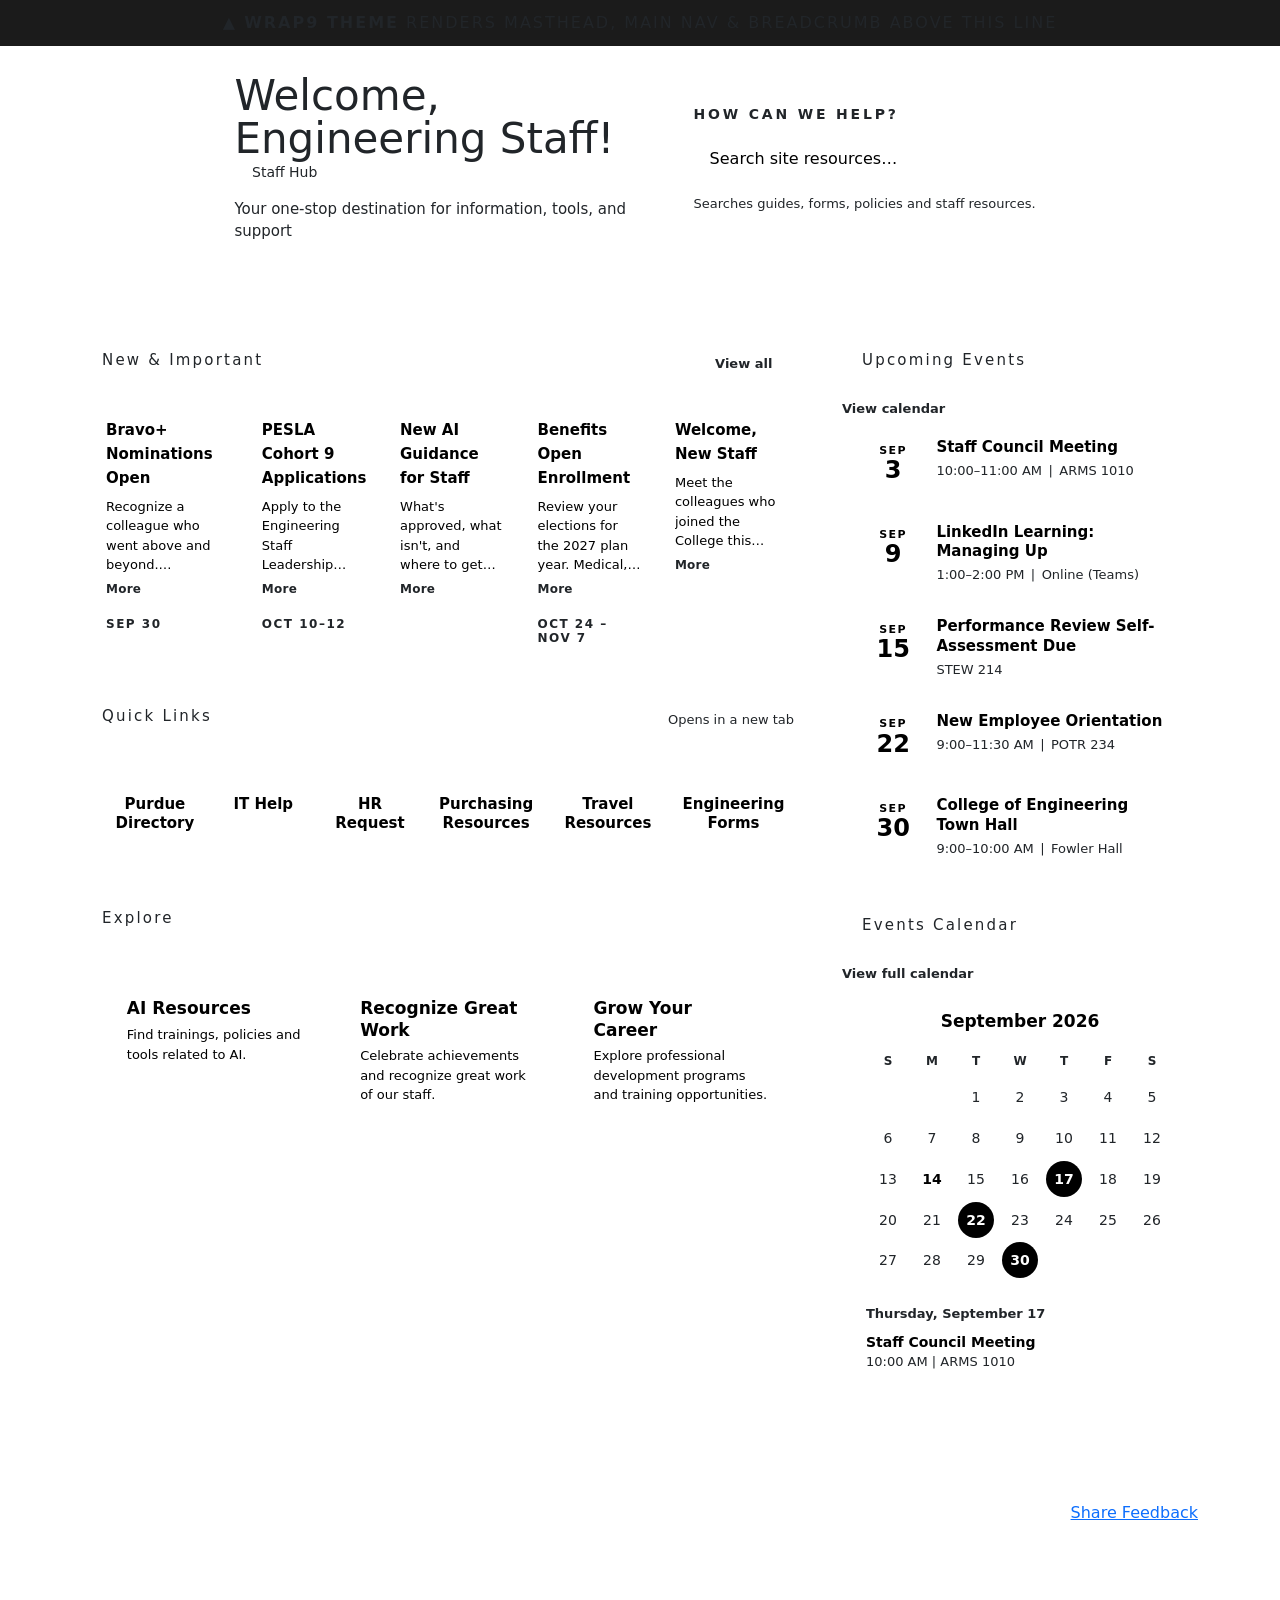
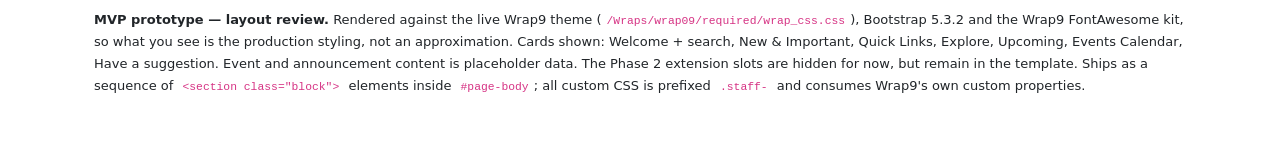
==== commit bda163bd: "Replace Next 7 Days with a month Events Calendar; park How Do I The client asked for a full month vi" ====
--- a/prototype/index.html
+++ b/prototype/index.html
@@ -477,139 +477,1041 @@
           </ul>
         </div>
 
-        <!-- ==== Calendar snapshot ====
-             A rolling seven days from today, not a fixed Mon-Fri week: with
-             events spread across months a fixed week is empty most of the time.
-             Every day's list is rendered and all but one hidden, so switching
-             days needs no second request. Tabs pattern, so it works from the
-             keyboard. The literal days below are used only as placeholder
-             content when the script is unavailable. -->
-        <div class="staff-card staff-snapshot">
+        <!-- ==== Events Calendar ====
+             The current month and the next eleven, pre-rendered with all but one
+             hidden; dashboard.js pages between them without a request. Only days
+             with events are buttons, each controlling a panel of that day's
+             events below the grid. Renders nothing if the script is unavailable:
+             unlike the lists, a calendar has no sensible placeholder. -->
+        <div class="staff-card staff-cal">
 
           <div class="motion-line mh-gold">
-            <h2 class="motion-heading mh-gold">Next 7 Days</h2>
-            <a class="staff-card__more" href="https://engineering.purdue.edu/staff/calendar">View calendar</a>
-          </div>
-
-          <div class="staff-snapshot__strip" role="tablist" aria-label="Next seven days">
-            <button type="button" role="tab" aria-controls="staff-panel-1" aria-selected="true" class="staff-snapshot__day is-today" id="staff-day-1" tabindex="0">
-              <span class="staff-snapshot__weekday">Mon</span>
-              <span class="staff-snapshot__date">8</span>
-              <span class="staff-snapshot__dot" aria-hidden="true"></span>
-              <span class="staff-visually-hidden">1 events</span>
+            <h2 class="motion-heading mh-gold">Events Calendar</h2>
+            <a class="staff-card__more" href="https://engineering.purdue.edu/staff/calendar">View full calendar</a>
+          </div>
+
+          <div class="staff-cal__nav">
+            <button type="button" class="staff-cal__step" data-step="-1" aria-label="Previous month" disabled="disabled">
+              <i class="fa-solid fa-chevron-left" aria-hidden="true"></i>
             </button>
-            <button type="button" role="tab" aria-controls="staff-panel-2" aria-selected="false" class="staff-snapshot__day" id="staff-day-2" tabindex="-1">
-              <span class="staff-snapshot__weekday">Tue</span>
-              <span class="staff-snapshot__date">9</span>
-              
-              <span class="staff-visually-hidden">no events</span>
+            <h3 class="staff-cal__heading" aria-live="polite">September 2026</h3>
+            <button type="button" class="staff-cal__step" data-step="1" aria-label="Next month">
+              <i class="fa-solid fa-chevron-right" aria-hidden="true"></i>
             </button>
-            <button type="button" role="tab" aria-controls="staff-panel-3" aria-selected="false" class="staff-snapshot__day" id="staff-day-3" tabindex="-1">
-              <span class="staff-snapshot__weekday">Wed</span>
-              <span class="staff-snapshot__date">10</span>
-              <span class="staff-snapshot__dot" aria-hidden="true"></span>
-              <span class="staff-visually-hidden">2 events</span>
-            </button>
-            <button type="button" role="tab" aria-controls="staff-panel-4" aria-selected="false" class="staff-snapshot__day" id="staff-day-4" tabindex="-1">
-              <span class="staff-snapshot__weekday">Thu</span>
-              <span class="staff-snapshot__date">11</span>
-              
-              <span class="staff-visually-hidden">no events</span>
-            </button>
-            <button type="button" role="tab" aria-controls="staff-panel-5" aria-selected="false" class="staff-snapshot__day" id="staff-day-5" tabindex="-1">
-              <span class="staff-snapshot__weekday">Fri</span>
-              <span class="staff-snapshot__date">12</span>
-              
-              <span class="staff-visually-hidden">no events</span>
-            </button>
-            <button type="button" role="tab" aria-controls="staff-panel-6" aria-selected="false" class="staff-snapshot__day" id="staff-day-6" tabindex="-1">
-              <span class="staff-snapshot__weekday">Sat</span>
-              <span class="staff-snapshot__date">13</span>
-              
-              <span class="staff-visually-hidden">no events</span>
-            </button>
-            <button type="button" role="tab" aria-controls="staff-panel-7" aria-selected="false" class="staff-snapshot__day" id="staff-day-7" tabindex="-1">
-              <span class="staff-snapshot__weekday">Sun</span>
-              <span class="staff-snapshot__date">14</span>
-              <span class="staff-snapshot__dot" aria-hidden="true"></span>
-              <span class="staff-visually-hidden">1 events</span>
-            </button>
-          </div>
-
-          <div class="staff-snapshot__panel" role="tabpanel" aria-labelledby="staff-day-1" id="staff-panel-1">
-
-            <h3 class="staff-snapshot__label">Monday, September 8</h3>
-
-            <ul class="staff-snapshot__events">
-              <li>
-                <span class="staff-snapshot__when">10:00 AM</span>
-                <a class="staff-snapshot__link" href="#">Staff Council Meeting</a>
-              </li>
-            </ul>
-
-            
-          </div>
-          <div class="staff-snapshot__panel" role="tabpanel" aria-labelledby="staff-day-2" hidden="hidden" id="staff-panel-2">
-
-            <h3 class="staff-snapshot__label">Tuesday, September 9</h3>
-
-            
-
-            <p class="staff-empty">Nothing scheduled.</p>
-          </div>
-          <div class="staff-snapshot__panel" role="tabpanel" aria-labelledby="staff-day-3" hidden="hidden" id="staff-panel-3">
-
-            <h3 class="staff-snapshot__label">Wednesday, September 10</h3>
-
-            <ul class="staff-snapshot__events">
-              <li>
-                <span class="staff-snapshot__when">1:00 PM</span>
-                <a class="staff-snapshot__link" href="#">LinkedIn Learning Workshop</a>
-              </li>
-              <li>
-                
-                <a class="staff-snapshot__link" href="#">Performance Review Deadline</a>
-              </li>
-            </ul>
-
-            
-          </div>
-          <div class="staff-snapshot__panel" role="tabpanel" aria-labelledby="staff-day-4" hidden="hidden" id="staff-panel-4">
-
-            <h3 class="staff-snapshot__label">Thursday, September 11</h3>
-
-            
-
-            <p class="staff-empty">Nothing scheduled.</p>
-          </div>
-          <div class="staff-snapshot__panel" role="tabpanel" aria-labelledby="staff-day-5" hidden="hidden" id="staff-panel-5">
-
-            <h3 class="staff-snapshot__label">Friday, September 12</h3>
-
-            
-
-            <p class="staff-empty">Nothing scheduled.</p>
-          </div>
-          <div class="staff-snapshot__panel" role="tabpanel" aria-labelledby="staff-day-6" hidden="hidden" id="staff-panel-6">
-
-            <h3 class="staff-snapshot__label">Saturday, September 13</h3>
-
-            
-
-            <p class="staff-empty">Nothing scheduled.</p>
-          </div>
-          <div class="staff-snapshot__panel" role="tabpanel" aria-labelledby="staff-day-7" hidden="hidden" id="staff-panel-7">
-
-            <h3 class="staff-snapshot__label">Sunday, September 14</h3>
-
-            <ul class="staff-snapshot__events">
-              <li>
-                
-                <a class="staff-snapshot__link" href="#">Staff Awards Banquet</a>
-              </li>
-            </ul>
-
-            
+          </div>
+
+          <div class="staff-cal__month" data-heading="September 2026">
+
+            <table class="staff-cal__grid">
+              <caption class="staff-visually-hidden">September 2026</caption>
+              <thead>
+                <tr>
+                  <th scope="col" abbr="Sunday">S</th>
+                  <th scope="col" abbr="Monday">M</th>
+                  <th scope="col" abbr="Tuesday">T</th>
+                  <th scope="col" abbr="Wednesday">W</th>
+                  <th scope="col" abbr="Thursday">T</th>
+                  <th scope="col" abbr="Friday">F</th>
+                  <th scope="col" abbr="Saturday">S</th>
+                </tr>
+              </thead>
+              <tbody>
+                <tr>
+                  <td></td>
+                  <td></td>
+                  <td><span class="staff-cal__day">1</span></td>
+                  <td><span class="staff-cal__day">2</span></td>
+                  <td><span class="staff-cal__day">3</span></td>
+                  <td><span class="staff-cal__day">4</span></td>
+                  <td><span class="staff-cal__day">5</span></td>
+                </tr>
+                <tr>
+                  <td><span class="staff-cal__day">6</span></td>
+                  <td><span class="staff-cal__day">7</span></td>
+                  <td><span class="staff-cal__day">8</span></td>
+                  <td><span class="staff-cal__day">9</span></td>
+                  <td><span class="staff-cal__day">10</span></td>
+                  <td><span class="staff-cal__day">11</span></td>
+                  <td><span class="staff-cal__day">12</span></td>
+                </tr>
+                <tr>
+                  <td><span class="staff-cal__day">13</span></td>
+                  <td><span aria-current="date" class="staff-cal__day is-today">14</span></td>
+                  <td><span class="staff-cal__day">15</span></td>
+                  <td><span class="staff-cal__day">16</span></td>
+                  <td><button type="button" aria-controls="staff-cal-2026-09-17" aria-label="Thursday, September 17, 1 event" aria-pressed="true" class="staff-cal__day">17</button>
+
+                  </td>
+                  <td>
+
+                      <span class="staff-cal__day">18</span>
+
+                  </td>
+                  <td>
+
+                      <span class="staff-cal__day">19</span>
+
+                  </td>
+                </tr>
+                <tr>
+                  <td>
+
+                      <span class="staff-cal__day">20</span>
+
+                  </td>
+                  <td>
+
+                      <span class="staff-cal__day">21</span>
+
+                  </td>
+                  <td>
+
+                      <button type="button" aria-controls="staff-cal-2026-09-22" aria-label="Tuesday, September 22, 1 event" aria-pressed="false" class="staff-cal__day">22</button></td>
+                  <td><span class="staff-cal__day">23</span></td>
+                  <td><span class="staff-cal__day">24</span></td>
+                  <td><span class="staff-cal__day">25</span></td>
+                  <td><span class="staff-cal__day">26</span></td>
+                </tr>
+                <tr>
+                  <td><span class="staff-cal__day">27</span></td>
+                  <td><span class="staff-cal__day">28</span></td>
+                  <td><span class="staff-cal__day">29</span></td>
+                  <td><button type="button" aria-controls="staff-cal-2026-09-30" aria-label="Wednesday, September 30, 1 event" aria-pressed="false" class="staff-cal__day">30</button>
+
+                  </td>
+                  <td></td>
+                  <td></td>
+                  <td></td>
+                </tr>
+              </tbody>
+            </table>
+
+            <div class="staff-cal__list">
+              <div class="staff-cal__panel" id="staff-cal-2026-09-17">
+                <h4 class="staff-cal__day-heading">Thursday, September 17</h4>
+                <ul class="staff-cal__events">
+                  <li>
+                    <a class="staff-cal__link" href="https://engineering.purdue.edu/staff/calendar/2026/council">Staff Council Meeting</a>
+                    <span class="staff-cal__meta">10:00 AM | ARMS 1010</span>
+                  </li>
+                </ul>
+              </div>
+              <div class="staff-cal__panel" hidden="hidden" id="staff-cal-2026-09-22">
+                <h4 class="staff-cal__day-heading">Tuesday, September 22</h4>
+                <ul class="staff-cal__events">
+                  <li>
+                    <a class="staff-cal__link" href="https://engineering.purdue.edu/staff/calendar/2026/lunch">Lunch and Learn</a>
+                    <span class="staff-cal__meta">Noon | Online (Teams)</span>
+                  </li>
+                </ul>
+              </div>
+              <div class="staff-cal__panel" hidden="hidden" id="staff-cal-2026-09-30">
+                <h4 class="staff-cal__day-heading">Wednesday, September 30</h4>
+                <ul class="staff-cal__events">
+                  <li>
+                    <a class="staff-cal__link" href="https://engineering.purdue.edu/staff/calendar/2026/review">Performance Review Deadline</a>
+
+                  </li>
+                </ul>
+              </div>
+
+            </div>
+          </div>
+          <div class="staff-cal__month" data-heading="October 2026" hidden="hidden">
+
+            <table class="staff-cal__grid">
+              <caption class="staff-visually-hidden">October 2026</caption>
+              <thead>
+                <tr>
+                  <th scope="col" abbr="Sunday">S</th>
+                  <th scope="col" abbr="Monday">M</th>
+                  <th scope="col" abbr="Tuesday">T</th>
+                  <th scope="col" abbr="Wednesday">W</th>
+                  <th scope="col" abbr="Thursday">T</th>
+                  <th scope="col" abbr="Friday">F</th>
+                  <th scope="col" abbr="Saturday">S</th>
+                </tr>
+              </thead>
+              <tbody>
+                <tr>
+                  <td></td>
+                  <td></td>
+                  <td></td>
+                  <td></td>
+                  <td>
+
+                      <button type="button" aria-controls="staff-cal-2026-10-01" aria-label="Thursday, October 1, 1 event" aria-pressed="true" class="staff-cal__day">1</button></td>
+                  <td><button type="button" aria-controls="staff-cal-2026-10-02" aria-label="Friday, October 2, 1 event" aria-pressed="false" class="staff-cal__day">2</button>
+
+                  </td>
+                  <td>
+
+                      <span class="staff-cal__day">3</span>
+
+                  </td>
+                </tr>
+                <tr>
+                  <td>
+
+                      <span class="staff-cal__day">4</span>
+
+                  </td>
+                  <td>
+
+                      <span class="staff-cal__day">5</span>
+
+                  </td>
+                  <td>
+
+                      <span class="staff-cal__day">6</span>
+
+                  </td>
+                  <td>
+
+                      <span class="staff-cal__day">7</span>
+
+                  </td>
+                  <td>
+
+                      <span class="staff-cal__day">8</span>
+
+                  </td>
+                  <td>
+
+                      <span class="staff-cal__day">9</span>
+
+                  </td>
+                  <td>
+
+                      <span class="staff-cal__day">10</span>
+
+                  </td>
+                </tr>
+                <tr>
+                  <td>
+
+                      <span class="staff-cal__day">11</span>
+
+                  </td>
+                  <td>
+
+                      <span class="staff-cal__day">12</span>
+
+                  </td>
+                  <td>
+
+                      <span class="staff-cal__day">13</span>
+
+                  </td>
+                  <td>
+
+                      <span class="staff-cal__day">14</span>
+
+                  </td>
+                  <td>
+
+                      <span class="staff-cal__day">15</span>
+
+                  </td>
+                  <td>
+
+                      <span class="staff-cal__day">16</span>
+
+                  </td>
+                  <td>
+
+                      <span class="staff-cal__day">17</span>
+
+                  </td>
+                </tr>
+                <tr>
+                  <td>
+
+                      <span class="staff-cal__day">18</span>
+
+                  </td>
+                  <td>
+
+                      <span class="staff-cal__day">19</span>
+
+                  </td>
+                  <td>
+
+                      <span class="staff-cal__day">20</span>
+
+                  </td>
+                  <td>
+
+                      <span class="staff-cal__day">21</span>
+
+                  </td>
+                  <td>
+
+                      <span class="staff-cal__day">22</span>
+
+                  </td>
+                  <td>
+
+                      <span class="staff-cal__day">23</span>
+
+                  </td>
+                  <td>
+
+                      <button type="button" aria-controls="staff-cal-2026-10-24" aria-label="Saturday, October 24, 1 event" aria-pressed="false" class="staff-cal__day">24</button></td>
+                </tr>
+                <tr>
+                  <td><span class="staff-cal__day">25</span></td>
+                  <td><span class="staff-cal__day">26</span></td>
+                  <td><span class="staff-cal__day">27</span></td>
+                  <td><span class="staff-cal__day">28</span></td>
+                  <td><span class="staff-cal__day">29</span></td>
+                  <td><span class="staff-cal__day">30</span></td>
+                  <td><span class="staff-cal__day">31</span></td>
+                </tr>
+              </tbody>
+            </table>
+
+            <div class="staff-cal__list">
+              <div class="staff-cal__panel" id="staff-cal-2026-10-01">
+                <h4 class="staff-cal__day-heading">Thursday, October 1</h4>
+                <ul class="staff-cal__events">
+                  <li>
+                    <a class="staff-cal__link" href="https://engineering.purdue.edu/staff/calendar/2026/opens">Benefits Enrollment Opens</a>
+
+                  </li>
+                </ul>
+              </div>
+              <div class="staff-cal__panel" hidden="hidden" id="staff-cal-2026-10-02">
+                <h4 class="staff-cal__day-heading">Friday, October 2</h4>
+                <ul class="staff-cal__events">
+                  <li>
+                    <a class="staff-cal__link" href="https://engineering.purdue.edu/staff/calendar/2026/noms">CoE Staff Awards Nominations Due</a>
+                    <span class="staff-cal__meta">5PM</span>
+                  </li>
+                </ul>
+              </div>
+              <div class="staff-cal__panel" hidden="hidden" id="staff-cal-2026-10-24">
+                <h4 class="staff-cal__day-heading">Saturday, October 24</h4>
+                <ul class="staff-cal__events">
+                  <li>
+                    <a class="staff-cal__link" href="https://engineering.purdue.edu/staff/calendar/2026/closes">Benefits Enrollment Closes</a>
+
+                  </li>
+                </ul>
+              </div>
+
+            </div>
+          </div>
+          <div class="staff-cal__month" data-heading="November 2026" hidden="hidden">
+
+            <table class="staff-cal__grid">
+              <caption class="staff-visually-hidden">November 2026</caption>
+              <thead>
+                <tr>
+                  <th scope="col" abbr="Sunday">S</th>
+                  <th scope="col" abbr="Monday">M</th>
+                  <th scope="col" abbr="Tuesday">T</th>
+                  <th scope="col" abbr="Wednesday">W</th>
+                  <th scope="col" abbr="Thursday">T</th>
+                  <th scope="col" abbr="Friday">F</th>
+                  <th scope="col" abbr="Saturday">S</th>
+                </tr>
+              </thead>
+              <tbody>
+                <tr>
+                  <td><span class="staff-cal__day">1</span></td>
+                  <td><span class="staff-cal__day">2</span></td>
+                  <td><span class="staff-cal__day">3</span></td>
+                  <td><span class="staff-cal__day">4</span></td>
+                  <td><span class="staff-cal__day">5</span></td>
+                  <td><span class="staff-cal__day">6</span></td>
+                  <td><span class="staff-cal__day">7</span></td>
+                </tr>
+                <tr>
+                  <td><span class="staff-cal__day">8</span></td>
+                  <td><span class="staff-cal__day">9</span></td>
+                  <td><span class="staff-cal__day">10</span></td>
+                  <td><span class="staff-cal__day">11</span></td>
+                  <td><span class="staff-cal__day">12</span></td>
+                  <td><span class="staff-cal__day">13</span></td>
+                  <td><span class="staff-cal__day">14</span></td>
+                </tr>
+                <tr>
+                  <td><span class="staff-cal__day">15</span></td>
+                  <td><span class="staff-cal__day">16</span></td>
+                  <td><span class="staff-cal__day">17</span></td>
+                  <td><span class="staff-cal__day">18</span></td>
+                  <td><span class="staff-cal__day">19</span></td>
+                  <td><span class="staff-cal__day">20</span></td>
+                  <td><span class="staff-cal__day">21</span></td>
+                </tr>
+                <tr>
+                  <td><span class="staff-cal__day">22</span></td>
+                  <td><span class="staff-cal__day">23</span></td>
+                  <td><span class="staff-cal__day">24</span></td>
+                  <td><span class="staff-cal__day">25</span></td>
+                  <td><span class="staff-cal__day">26</span></td>
+                  <td><span class="staff-cal__day">27</span></td>
+                  <td><span class="staff-cal__day">28</span></td>
+                </tr>
+                <tr>
+                  <td><span class="staff-cal__day">29</span></td>
+                  <td><span class="staff-cal__day">30</span></td>
+                  <td></td>
+                  <td></td>
+                  <td></td>
+                  <td></td>
+                  <td></td>
+                </tr>
+              </tbody>
+            </table>
+
+            <div class="staff-cal__list">
+              <p class="staff-empty">No events in November.</p>
+            </div>
+          </div>
+          <div class="staff-cal__month" data-heading="December 2026" hidden="hidden">
+
+            <table class="staff-cal__grid">
+              <caption class="staff-visually-hidden">December 2026</caption>
+              <thead>
+                <tr>
+                  <th scope="col" abbr="Sunday">S</th>
+                  <th scope="col" abbr="Monday">M</th>
+                  <th scope="col" abbr="Tuesday">T</th>
+                  <th scope="col" abbr="Wednesday">W</th>
+                  <th scope="col" abbr="Thursday">T</th>
+                  <th scope="col" abbr="Friday">F</th>
+                  <th scope="col" abbr="Saturday">S</th>
+                </tr>
+              </thead>
+              <tbody>
+                <tr>
+                  <td></td>
+                  <td></td>
+                  <td><span class="staff-cal__day">1</span></td>
+                  <td><span class="staff-cal__day">2</span></td>
+                  <td><span class="staff-cal__day">3</span></td>
+                  <td><span class="staff-cal__day">4</span></td>
+                  <td><span class="staff-cal__day">5</span></td>
+                </tr>
+                <tr>
+                  <td><span class="staff-cal__day">6</span></td>
+                  <td><span class="staff-cal__day">7</span></td>
+                  <td><span class="staff-cal__day">8</span></td>
+                  <td><span class="staff-cal__day">9</span></td>
+                  <td><span class="staff-cal__day">10</span></td>
+                  <td>
+
+                      <button type="button" aria-controls="staff-cal-2026-12-11" aria-label="Friday, December 11, 1 event" aria-pressed="true" class="staff-cal__day">11</button>
+
+                  </td>
+                  <td><span class="staff-cal__day">12</span></td>
+                </tr>
+                <tr>
+                  <td><span class="staff-cal__day">13</span></td>
+                  <td><span class="staff-cal__day">14</span></td>
+                  <td><span class="staff-cal__day">15</span></td>
+                  <td><span class="staff-cal__day">16</span></td>
+                  <td><span class="staff-cal__day">17</span></td>
+                  <td><span class="staff-cal__day">18</span></td>
+                  <td><span class="staff-cal__day">19</span></td>
+                </tr>
+                <tr>
+                  <td><span class="staff-cal__day">20</span></td>
+                  <td><span class="staff-cal__day">21</span></td>
+                  <td><span class="staff-cal__day">22</span></td>
+                  <td><span class="staff-cal__day">23</span></td>
+                  <td><span class="staff-cal__day">24</span></td>
+                  <td><span class="staff-cal__day">25</span></td>
+                  <td><span class="staff-cal__day">26</span></td>
+                </tr>
+                <tr>
+                  <td><span class="staff-cal__day">27</span></td>
+                  <td><span class="staff-cal__day">28</span></td>
+                  <td><span class="staff-cal__day">29</span></td>
+                  <td><span class="staff-cal__day">30</span></td>
+                  <td><span class="staff-cal__day">31</span></td>
+                  <td></td>
+                  <td></td>
+                </tr>
+              </tbody>
+            </table>
+
+            <div class="staff-cal__list">
+              <div class="staff-cal__panel" id="staff-cal-2026-12-11">
+                <h4 class="staff-cal__day-heading">Friday, December 11</h4>
+                <ul class="staff-cal__events">
+                  <li>
+                    <a class="staff-cal__link" href="https://engineering.purdue.edu/staff/calendar/2026/banquet">Staff Awards Banquet</a>
+                    <span class="staff-cal__meta">Purdue Memorial Union</span>
+                  </li>
+                </ul>
+              </div>
+
+            </div>
+          </div>
+          <div class="staff-cal__month" data-heading="January 2027" hidden="hidden">
+
+            <table class="staff-cal__grid">
+              <caption class="staff-visually-hidden">January 2027</caption>
+              <thead>
+                <tr>
+                  <th scope="col" abbr="Sunday">S</th>
+                  <th scope="col" abbr="Monday">M</th>
+                  <th scope="col" abbr="Tuesday">T</th>
+                  <th scope="col" abbr="Wednesday">W</th>
+                  <th scope="col" abbr="Thursday">T</th>
+                  <th scope="col" abbr="Friday">F</th>
+                  <th scope="col" abbr="Saturday">S</th>
+                </tr>
+              </thead>
+              <tbody>
+                <tr>
+                  <td></td>
+                  <td></td>
+                  <td></td>
+                  <td></td>
+                  <td></td>
+                  <td><span class="staff-cal__day">1</span></td>
+                  <td><span class="staff-cal__day">2</span></td>
+                </tr>
+                <tr>
+                  <td><span class="staff-cal__day">3</span></td>
+                  <td><span class="staff-cal__day">4</span></td>
+                  <td><span class="staff-cal__day">5</span></td>
+                  <td><span class="staff-cal__day">6</span></td>
+                  <td><span class="staff-cal__day">7</span></td>
+                  <td><span class="staff-cal__day">8</span></td>
+                  <td><span class="staff-cal__day">9</span></td>
+                </tr>
+                <tr>
+                  <td><span class="staff-cal__day">10</span></td>
+                  <td><span class="staff-cal__day">11</span></td>
+                  <td><span class="staff-cal__day">12</span></td>
+                  <td><span class="staff-cal__day">13</span></td>
+                  <td><span class="staff-cal__day">14</span></td>
+                  <td><span class="staff-cal__day">15</span></td>
+                  <td><span class="staff-cal__day">16</span></td>
+                </tr>
+                <tr>
+                  <td><span class="staff-cal__day">17</span></td>
+                  <td><span class="staff-cal__day">18</span></td>
+                  <td><span class="staff-cal__day">19</span></td>
+                  <td><span class="staff-cal__day">20</span></td>
+                  <td><span class="staff-cal__day">21</span></td>
+                  <td><span class="staff-cal__day">22</span></td>
+                  <td><span class="staff-cal__day">23</span></td>
+                </tr>
+                <tr>
+                  <td><span class="staff-cal__day">24</span></td>
+                  <td><span class="staff-cal__day">25</span></td>
+                  <td><span class="staff-cal__day">26</span></td>
+                  <td><span class="staff-cal__day">27</span></td>
+                  <td><span class="staff-cal__day">28</span></td>
+                  <td><span class="staff-cal__day">29</span></td>
+                  <td><span class="staff-cal__day">30</span></td>
+                </tr>
+                <tr>
+                  <td><span class="staff-cal__day">31</span></td>
+                  <td></td>
+                  <td></td>
+                  <td></td>
+                  <td></td>
+                  <td></td>
+                  <td></td>
+                </tr>
+              </tbody>
+            </table>
+
+            <div class="staff-cal__list">
+              <p class="staff-empty">No events in January.</p>
+            </div>
+          </div>
+          <div class="staff-cal__month" data-heading="February 2027" hidden="hidden">
+
+            <table class="staff-cal__grid">
+              <caption class="staff-visually-hidden">February 2027</caption>
+              <thead>
+                <tr>
+                  <th scope="col" abbr="Sunday">S</th>
+                  <th scope="col" abbr="Monday">M</th>
+                  <th scope="col" abbr="Tuesday">T</th>
+                  <th scope="col" abbr="Wednesday">W</th>
+                  <th scope="col" abbr="Thursday">T</th>
+                  <th scope="col" abbr="Friday">F</th>
+                  <th scope="col" abbr="Saturday">S</th>
+                </tr>
+              </thead>
+              <tbody>
+                <tr>
+                  <td></td>
+                  <td><span class="staff-cal__day">1</span></td>
+                  <td><span class="staff-cal__day">2</span></td>
+                  <td><span class="staff-cal__day">3</span></td>
+                  <td><span class="staff-cal__day">4</span></td>
+                  <td><span class="staff-cal__day">5</span></td>
+                  <td><span class="staff-cal__day">6</span></td>
+                </tr>
+                <tr>
+                  <td><span class="staff-cal__day">7</span></td>
+                  <td><span class="staff-cal__day">8</span></td>
+                  <td><span class="staff-cal__day">9</span></td>
+                  <td><span class="staff-cal__day">10</span></td>
+                  <td><span class="staff-cal__day">11</span></td>
+                  <td><span class="staff-cal__day">12</span></td>
+                  <td><span class="staff-cal__day">13</span></td>
+                </tr>
+                <tr>
+                  <td><span class="staff-cal__day">14</span></td>
+                  <td><span class="staff-cal__day">15</span></td>
+                  <td><span class="staff-cal__day">16</span></td>
+                  <td><span class="staff-cal__day">17</span></td>
+                  <td><span class="staff-cal__day">18</span></td>
+                  <td><span class="staff-cal__day">19</span></td>
+                  <td><span class="staff-cal__day">20</span></td>
+                </tr>
+                <tr>
+                  <td><span class="staff-cal__day">21</span></td>
+                  <td><span class="staff-cal__day">22</span></td>
+                  <td><span class="staff-cal__day">23</span></td>
+                  <td><span class="staff-cal__day">24</span></td>
+                  <td><span class="staff-cal__day">25</span></td>
+                  <td><span class="staff-cal__day">26</span></td>
+                  <td><span class="staff-cal__day">27</span></td>
+                </tr>
+                <tr>
+                  <td><span class="staff-cal__day">28</span></td>
+                  <td></td>
+                  <td></td>
+                  <td></td>
+                  <td></td>
+                  <td></td>
+                  <td></td>
+                </tr>
+              </tbody>
+            </table>
+
+            <div class="staff-cal__list">
+              <p class="staff-empty">No events in February.</p>
+            </div>
+          </div>
+          <div class="staff-cal__month" data-heading="March 2027" hidden="hidden">
+
+            <table class="staff-cal__grid">
+              <caption class="staff-visually-hidden">March 2027</caption>
+              <thead>
+                <tr>
+                  <th scope="col" abbr="Sunday">S</th>
+                  <th scope="col" abbr="Monday">M</th>
+                  <th scope="col" abbr="Tuesday">T</th>
+                  <th scope="col" abbr="Wednesday">W</th>
+                  <th scope="col" abbr="Thursday">T</th>
+                  <th scope="col" abbr="Friday">F</th>
+                  <th scope="col" abbr="Saturday">S</th>
+                </tr>
+              </thead>
+              <tbody>
+                <tr>
+                  <td></td>
+                  <td><span class="staff-cal__day">1</span></td>
+                  <td><span class="staff-cal__day">2</span></td>
+                  <td><span class="staff-cal__day">3</span></td>
+                  <td><span class="staff-cal__day">4</span></td>
+                  <td><span class="staff-cal__day">5</span></td>
+                  <td><span class="staff-cal__day">6</span></td>
+                </tr>
+                <tr>
+                  <td><span class="staff-cal__day">7</span></td>
+                  <td><span class="staff-cal__day">8</span></td>
+                  <td><span class="staff-cal__day">9</span></td>
+                  <td><span class="staff-cal__day">10</span></td>
+                  <td><span class="staff-cal__day">11</span></td>
+                  <td><span class="staff-cal__day">12</span></td>
+                  <td><span class="staff-cal__day">13</span></td>
+                </tr>
+                <tr>
+                  <td><span class="staff-cal__day">14</span></td>
+                  <td><span class="staff-cal__day">15</span></td>
+                  <td><span class="staff-cal__day">16</span></td>
+                  <td><span class="staff-cal__day">17</span></td>
+                  <td><span class="staff-cal__day">18</span></td>
+                  <td><span class="staff-cal__day">19</span></td>
+                  <td><span class="staff-cal__day">20</span></td>
+                </tr>
+                <tr>
+                  <td><span class="staff-cal__day">21</span></td>
+                  <td><span class="staff-cal__day">22</span></td>
+                  <td><span class="staff-cal__day">23</span></td>
+                  <td><span class="staff-cal__day">24</span></td>
+                  <td><span class="staff-cal__day">25</span></td>
+                  <td><span class="staff-cal__day">26</span></td>
+                  <td><span class="staff-cal__day">27</span></td>
+                </tr>
+                <tr>
+                  <td><span class="staff-cal__day">28</span></td>
+                  <td><span class="staff-cal__day">29</span></td>
+                  <td><span class="staff-cal__day">30</span></td>
+                  <td><span class="staff-cal__day">31</span></td>
+                  <td></td>
+                  <td></td>
+                  <td></td>
+                </tr>
+              </tbody>
+            </table>
+
+            <div class="staff-cal__list">
+              <p class="staff-empty">No events in March.</p>
+            </div>
+          </div>
+          <div class="staff-cal__month" data-heading="April 2027" hidden="hidden">
+
+            <table class="staff-cal__grid">
+              <caption class="staff-visually-hidden">April 2027</caption>
+              <thead>
+                <tr>
+                  <th scope="col" abbr="Sunday">S</th>
+                  <th scope="col" abbr="Monday">M</th>
+                  <th scope="col" abbr="Tuesday">T</th>
+                  <th scope="col" abbr="Wednesday">W</th>
+                  <th scope="col" abbr="Thursday">T</th>
+                  <th scope="col" abbr="Friday">F</th>
+                  <th scope="col" abbr="Saturday">S</th>
+                </tr>
+              </thead>
+              <tbody>
+                <tr>
+                  <td></td>
+                  <td></td>
+                  <td></td>
+                  <td></td>
+                  <td><span class="staff-cal__day">1</span></td>
+                  <td><span class="staff-cal__day">2</span></td>
+                  <td><span class="staff-cal__day">3</span></td>
+                </tr>
+                <tr>
+                  <td><span class="staff-cal__day">4</span></td>
+                  <td><span class="staff-cal__day">5</span></td>
+                  <td><span class="staff-cal__day">6</span></td>
+                  <td><span class="staff-cal__day">7</span></td>
+                  <td><span class="staff-cal__day">8</span></td>
+                  <td><span class="staff-cal__day">9</span></td>
+                  <td><span class="staff-cal__day">10</span></td>
+                </tr>
+                <tr>
+                  <td><span class="staff-cal__day">11</span></td>
+                  <td><span class="staff-cal__day">12</span></td>
+                  <td><span class="staff-cal__day">13</span></td>
+                  <td><span class="staff-cal__day">14</span></td>
+                  <td><span class="staff-cal__day">15</span></td>
+                  <td><span class="staff-cal__day">16</span></td>
+                  <td><span class="staff-cal__day">17</span></td>
+                </tr>
+                <tr>
+                  <td><span class="staff-cal__day">18</span></td>
+                  <td><span class="staff-cal__day">19</span></td>
+                  <td><span class="staff-cal__day">20</span></td>
+                  <td><span class="staff-cal__day">21</span></td>
+                  <td><span class="staff-cal__day">22</span></td>
+                  <td><span class="staff-cal__day">23</span></td>
+                  <td><span class="staff-cal__day">24</span></td>
+                </tr>
+                <tr>
+                  <td><span class="staff-cal__day">25</span></td>
+                  <td><span class="staff-cal__day">26</span></td>
+                  <td><span class="staff-cal__day">27</span></td>
+                  <td><span class="staff-cal__day">28</span></td>
+                  <td><span class="staff-cal__day">29</span></td>
+                  <td><span class="staff-cal__day">30</span></td>
+                  <td></td>
+                </tr>
+              </tbody>
+            </table>
+
+            <div class="staff-cal__list">
+              <p class="staff-empty">No events in April.</p>
+            </div>
+          </div>
+          <div class="staff-cal__month" data-heading="May 2027" hidden="hidden">
+
+            <table class="staff-cal__grid">
+              <caption class="staff-visually-hidden">May 2027</caption>
+              <thead>
+                <tr>
+                  <th scope="col" abbr="Sunday">S</th>
+                  <th scope="col" abbr="Monday">M</th>
+                  <th scope="col" abbr="Tuesday">T</th>
+                  <th scope="col" abbr="Wednesday">W</th>
+                  <th scope="col" abbr="Thursday">T</th>
+                  <th scope="col" abbr="Friday">F</th>
+                  <th scope="col" abbr="Saturday">S</th>
+                </tr>
+              </thead>
+              <tbody>
+                <tr>
+                  <td></td>
+                  <td></td>
+                  <td></td>
+                  <td></td>
+                  <td></td>
+                  <td></td>
+                  <td><span class="staff-cal__day">1</span></td>
+                </tr>
+                <tr>
+                  <td><span class="staff-cal__day">2</span></td>
+                  <td><span class="staff-cal__day">3</span></td>
+                  <td><span class="staff-cal__day">4</span></td>
+                  <td><span class="staff-cal__day">5</span></td>
+                  <td><span class="staff-cal__day">6</span></td>
+                  <td><span class="staff-cal__day">7</span></td>
+                  <td><span class="staff-cal__day">8</span></td>
+                </tr>
+                <tr>
+                  <td><span class="staff-cal__day">9</span></td>
+                  <td><span class="staff-cal__day">10</span></td>
+                  <td><span class="staff-cal__day">11</span></td>
+                  <td><span class="staff-cal__day">12</span></td>
+                  <td><span class="staff-cal__day">13</span></td>
+                  <td><span class="staff-cal__day">14</span></td>
+                  <td><span class="staff-cal__day">15</span></td>
+                </tr>
+                <tr>
+                  <td><span class="staff-cal__day">16</span></td>
+                  <td><span class="staff-cal__day">17</span></td>
+                  <td><span class="staff-cal__day">18</span></td>
+                  <td><span class="staff-cal__day">19</span></td>
+                  <td><span class="staff-cal__day">20</span></td>
+                  <td><span class="staff-cal__day">21</span></td>
+                  <td><span class="staff-cal__day">22</span></td>
+                </tr>
+                <tr>
+                  <td><span class="staff-cal__day">23</span></td>
+                  <td><span class="staff-cal__day">24</span></td>
+                  <td><span class="staff-cal__day">25</span></td>
+                  <td><span class="staff-cal__day">26</span></td>
+                  <td><span class="staff-cal__day">27</span></td>
+                  <td><span class="staff-cal__day">28</span></td>
+                  <td><span class="staff-cal__day">29</span></td>
+                </tr>
+                <tr>
+                  <td><span class="staff-cal__day">30</span></td>
+                  <td><span class="staff-cal__day">31</span></td>
+                  <td></td>
+                  <td></td>
+                  <td></td>
+                  <td></td>
+                  <td></td>
+                </tr>
+              </tbody>
+            </table>
+
+            <div class="staff-cal__list">
+              <p class="staff-empty">No events in May.</p>
+            </div>
+          </div>
+          <div class="staff-cal__month" data-heading="June 2027" hidden="hidden">
+
+            <table class="staff-cal__grid">
+              <caption class="staff-visually-hidden">June 2027</caption>
+              <thead>
+                <tr>
+                  <th scope="col" abbr="Sunday">S</th>
+                  <th scope="col" abbr="Monday">M</th>
+                  <th scope="col" abbr="Tuesday">T</th>
+                  <th scope="col" abbr="Wednesday">W</th>
+                  <th scope="col" abbr="Thursday">T</th>
+                  <th scope="col" abbr="Friday">F</th>
+                  <th scope="col" abbr="Saturday">S</th>
+                </tr>
+              </thead>
+              <tbody>
+                <tr>
+                  <td></td>
+                  <td></td>
+                  <td><span class="staff-cal__day">1</span></td>
+                  <td><span class="staff-cal__day">2</span></td>
+                  <td><span class="staff-cal__day">3</span></td>
+                  <td><span class="staff-cal__day">4</span></td>
+                  <td><span class="staff-cal__day">5</span></td>
+                </tr>
+                <tr>
+                  <td><span class="staff-cal__day">6</span></td>
+                  <td><span class="staff-cal__day">7</span></td>
+                  <td><span class="staff-cal__day">8</span></td>
+                  <td><span class="staff-cal__day">9</span></td>
+                  <td><span class="staff-cal__day">10</span></td>
+                  <td><span class="staff-cal__day">11</span></td>
+                  <td><span class="staff-cal__day">12</span></td>
+                </tr>
+                <tr>
+                  <td><span class="staff-cal__day">13</span></td>
+                  <td><span class="staff-cal__day">14</span></td>
+                  <td><span class="staff-cal__day">15</span></td>
+                  <td><span class="staff-cal__day">16</span></td>
+                  <td><span class="staff-cal__day">17</span></td>
+                  <td><span class="staff-cal__day">18</span></td>
+                  <td><span class="staff-cal__day">19</span></td>
+                </tr>
+                <tr>
+                  <td><span class="staff-cal__day">20</span></td>
+                  <td><span class="staff-cal__day">21</span></td>
+                  <td><span class="staff-cal__day">22</span></td>
+                  <td><span class="staff-cal__day">23</span></td>
+                  <td><span class="staff-cal__day">24</span></td>
+                  <td><span class="staff-cal__day">25</span></td>
+                  <td><span class="staff-cal__day">26</span></td>
+                </tr>
+                <tr>
+                  <td><span class="staff-cal__day">27</span></td>
+                  <td><span class="staff-cal__day">28</span></td>
+                  <td><span class="staff-cal__day">29</span></td>
+                  <td><span class="staff-cal__day">30</span></td>
+                  <td></td>
+                  <td></td>
+                  <td></td>
+                </tr>
+              </tbody>
+            </table>
+
+            <div class="staff-cal__list">
+              <p class="staff-empty">No events in June.</p>
+            </div>
+          </div>
+          <div class="staff-cal__month" data-heading="July 2027" hidden="hidden">
+
+            <table class="staff-cal__grid">
+              <caption class="staff-visually-hidden">July 2027</caption>
+              <thead>
+                <tr>
+                  <th scope="col" abbr="Sunday">S</th>
+                  <th scope="col" abbr="Monday">M</th>
+                  <th scope="col" abbr="Tuesday">T</th>
+                  <th scope="col" abbr="Wednesday">W</th>
+                  <th scope="col" abbr="Thursday">T</th>
+                  <th scope="col" abbr="Friday">F</th>
+                  <th scope="col" abbr="Saturday">S</th>
+                </tr>
+              </thead>
+              <tbody>
+                <tr>
+                  <td></td>
+                  <td></td>
+                  <td></td>
+                  <td></td>
+                  <td><span class="staff-cal__day">1</span></td>
+                  <td><span class="staff-cal__day">2</span></td>
+                  <td><span class="staff-cal__day">3</span></td>
+                </tr>
+                <tr>
+                  <td><span class="staff-cal__day">4</span></td>
+                  <td><span class="staff-cal__day">5</span></td>
+                  <td><span class="staff-cal__day">6</span></td>
+                  <td><span class="staff-cal__day">7</span></td>
+                  <td><span class="staff-cal__day">8</span></td>
+                  <td><span class="staff-cal__day">9</span></td>
+                  <td><span class="staff-cal__day">10</span></td>
+                </tr>
+                <tr>
+                  <td><span class="staff-cal__day">11</span></td>
+                  <td><span class="staff-cal__day">12</span></td>
+                  <td><span class="staff-cal__day">13</span></td>
+                  <td><span class="staff-cal__day">14</span></td>
+                  <td><span class="staff-cal__day">15</span></td>
+                  <td><span class="staff-cal__day">16</span></td>
+                  <td><span class="staff-cal__day">17</span></td>
+                </tr>
+                <tr>
+                  <td><span class="staff-cal__day">18</span></td>
+                  <td><span class="staff-cal__day">19</span></td>
+                  <td><span class="staff-cal__day">20</span></td>
+                  <td><span class="staff-cal__day">21</span></td>
+                  <td><span class="staff-cal__day">22</span></td>
+                  <td><span class="staff-cal__day">23</span></td>
+                  <td><span class="staff-cal__day">24</span></td>
+                </tr>
+                <tr>
+                  <td><span class="staff-cal__day">25</span></td>
+                  <td><span class="staff-cal__day">26</span></td>
+                  <td><span class="staff-cal__day">27</span></td>
+                  <td><span class="staff-cal__day">28</span></td>
+                  <td><span class="staff-cal__day">29</span></td>
+                  <td><span class="staff-cal__day">30</span></td>
+                  <td><span class="staff-cal__day">31</span></td>
+                </tr>
+              </tbody>
+            </table>
+
+            <div class="staff-cal__list">
+              <p class="staff-empty">No events in July.</p>
+            </div>
+          </div>
+          <div class="staff-cal__month" data-heading="August 2027" hidden="hidden">
+
+            <table class="staff-cal__grid">
+              <caption class="staff-visually-hidden">August 2027</caption>
+              <thead>
+                <tr>
+                  <th scope="col" abbr="Sunday">S</th>
+                  <th scope="col" abbr="Monday">M</th>
+                  <th scope="col" abbr="Tuesday">T</th>
+                  <th scope="col" abbr="Wednesday">W</th>
+                  <th scope="col" abbr="Thursday">T</th>
+                  <th scope="col" abbr="Friday">F</th>
+                  <th scope="col" abbr="Saturday">S</th>
+                </tr>
+              </thead>
+              <tbody>
+                <tr>
+                  <td><span class="staff-cal__day">1</span></td>
+                  <td><span class="staff-cal__day">2</span></td>
+                  <td><span class="staff-cal__day">3</span></td>
+                  <td><span class="staff-cal__day">4</span></td>
+                  <td><span class="staff-cal__day">5</span></td>
+                  <td><span class="staff-cal__day">6</span></td>
+                  <td><span class="staff-cal__day">7</span></td>
+                </tr>
+                <tr>
+                  <td><span class="staff-cal__day">8</span></td>
+                  <td><span class="staff-cal__day">9</span></td>
+                  <td><span class="staff-cal__day">10</span></td>
+                  <td><span class="staff-cal__day">11</span></td>
+                  <td><span class="staff-cal__day">12</span></td>
+                  <td><span class="staff-cal__day">13</span></td>
+                  <td><span class="staff-cal__day">14</span></td>
+                </tr>
+                <tr>
+                  <td><span class="staff-cal__day">15</span></td>
+                  <td><span class="staff-cal__day">16</span></td>
+                  <td><span class="staff-cal__day">17</span></td>
+                  <td><span class="staff-cal__day">18</span></td>
+                  <td><span class="staff-cal__day">19</span></td>
+                  <td><span class="staff-cal__day">20</span></td>
+                  <td><span class="staff-cal__day">21</span></td>
+                </tr>
+                <tr>
+                  <td><span class="staff-cal__day">22</span></td>
+                  <td><span class="staff-cal__day">23</span></td>
+                  <td><span class="staff-cal__day">24</span></td>
+                  <td><span class="staff-cal__day">25</span></td>
+                  <td><span class="staff-cal__day">26</span></td>
+                  <td><span class="staff-cal__day">27</span></td>
+                  <td><span class="staff-cal__day">28</span></td>
+                </tr>
+                <tr>
+                  <td><span class="staff-cal__day">29</span></td>
+                  <td><span class="staff-cal__day">30</span></td>
+                  <td><span class="staff-cal__day">31</span></td>
+                  <td></td>
+                  <td></td>
+                  <td></td>
+                  <td></td>
+                </tr>
+              </tbody>
+            </table>
+
+            <div class="staff-cal__list">
+              <p class="staff-empty">No events in August.</p>
+            </div>
           </div>
         </div>
 
@@ -642,7 +1544,7 @@
   Rendered against the live Wrap9 theme (<code>/Wraps/wrap09/required/wrap_css.css</code>),
   Bootstrap 5.3.2 and the Wrap9 FontAwesome kit, so what you see is the production styling,
   not an approximation. Cards shown: Welcome&nbsp;+&nbsp;search, New&nbsp;&amp;&nbsp;Important,
-  Quick&nbsp;Links, Explore, Upcoming, Have&nbsp;a&nbsp;suggestion. Event and announcement
+  Quick&nbsp;Links, Explore, Upcoming, Events&nbsp;Calendar, Have&nbsp;a&nbsp;suggestion. Event and announcement
   content is placeholder data. The Phase&nbsp;2 extension slots are hidden for now, but
   remain in the template.
   Ships as a sequence of <code>&lt;section class="block"&gt;</code> elements inside
@@ -650,202 +1552,7 @@
   Wrap9's own custom properties.
 </div>
 
-<script>
-/* Full-text tooltip for clamped announcement summaries.
-   The summary text is the hover and tap target. The small "More" control stays
-   as the keyboard affordance and as a visible hint that there is more to read.
-   Hover opens after a delay; keyboard focus opens at once; Escape closes; the
-   tooltip stays open while the pointer or focus is inside it (WCAG 1.4.13).
-   The trigger is revealed only when the text is actually clipped.
-   Written without ampersand or less-than characters so the template
-   stays valid XML. */
-(function () {
-  var OPEN_DELAY = 1000;
-  var groups = document.querySelectorAll('.staff-news__summary');
-  if (!groups.length) { return; }
-
-  var current = null, openTimer = null, closeTimer = null, entries = [];
-
-  function place(tip) {
-    tip.style.left = '0px';
-    var box = tip.getBoundingClientRect();
-    var over = box.right - (window.innerWidth - 8);
-    if (over > 0) { tip.style.left = (0 - over) + 'px'; }
-    var after = tip.getBoundingClientRect();
-    if (after.left > 8) { return; }
-    tip.style.left = (parseFloat(tip.style.left || 0) + (8 - after.left)) + 'px';
-  }
-
-  function close() {
-    window.clearTimeout(openTimer);
-    window.clearTimeout(closeTimer);
-    if (!current) { return; }
-    current.tip.hidden = true;
-    current.btn.setAttribute('aria-expanded', 'false');
-    if (current.card) { current.card.classList.remove('has-open-tip'); }
-    current = null;
-  }
-
-  function open(entry) {
-    if (current) {
-      if (current === entry) { return; }
-      close();
-    }
-    entry.tip.hidden = false;
-    entry.btn.setAttribute('aria-expanded', 'true');
-    /* Raise the owning card so later cards cannot paint over the tooltip. */
-    if (entry.card) { entry.card.classList.add('has-open-tip'); }
-    place(entry.tip);
-    current = entry;
-  }
-
-  function scheduleClose() {
-    window.clearTimeout(closeTimer);
-    closeTimer = window.setTimeout(close, 200);
-  }
-
-  function measure(entry) {
-    var clipped = entry.clamp.scrollHeight > entry.clamp.clientHeight + 1;
-    entry.clipped = clipped;
-    entry.btn.hidden = !clipped;
-    if (clipped) {
-      entry.clamp.classList.add('is-clipped');
-    } else {
-      entry.clamp.classList.remove('is-clipped');
-      if (current === entry) { close(); }
-    }
-  }
-
-  Array.prototype.forEach.call(groups, function (summary) {
-    var clamp = summary.querySelector('.staff-news__clamp');
-    var btn = summary.querySelector('.staff-news__more');
-    var tip = summary.querySelector('.staff-news__tip');
-    if (!clamp) { return; }
-    if (!btn) { return; }
-    if (!tip) { return; }
-    var entry = { clamp: clamp, btn: btn, tip: tip,
-                  card: summary.closest ? summary.closest('.staff-card') : null };
-    entries.push(entry);
-
-    btn.addEventListener('mouseenter', function () {
-      window.clearTimeout(closeTimer);
-      window.clearTimeout(openTimer);
-      openTimer = window.setTimeout(function () { open(entry); }, OPEN_DELAY);
-    });
-    btn.addEventListener('mouseleave', function () {
-      window.clearTimeout(openTimer);
-      scheduleClose();
-    });
-    /* Keyboard users get it immediately: a one second wait on focus would
-       feel broken. */
-    btn.addEventListener('focus', function () { open(entry); });
-    btn.addEventListener('blur', function (ev) {
-      if (ev.relatedTarget) {
-        if (tip.contains(ev.relatedTarget)) { return; }
-      }
-      scheduleClose();
-    });
-    /* Click covers touch, where hover does not exist. */
-    btn.addEventListener('click', function (ev) {
-      ev.preventDefault();
-      window.clearTimeout(openTimer);
-      if (current === entry) { close(); } else { open(entry); }
-    });
-
-    clamp.addEventListener('mouseenter', function () {
-      if (!entry.clipped) { return; }
-      window.clearTimeout(closeTimer);
-      window.clearTimeout(openTimer);
-      openTimer = window.setTimeout(function () { open(entry); }, OPEN_DELAY);
-    });
-    clamp.addEventListener('mouseleave', function () {
-      window.clearTimeout(openTimer);
-      scheduleClose();
-    });
-    clamp.addEventListener('click', function () {
-      if (!entry.clipped) { return; }
-      window.clearTimeout(openTimer);
-      if (current === entry) { close(); } else { open(entry); }
-    });
-
-    tip.addEventListener('mouseenter', function () { window.clearTimeout(closeTimer); });
-    tip.addEventListener('mouseleave', function () { scheduleClose(); });
-    tip.addEventListener('focusout', function (ev) {
-      if (ev.relatedTarget) {
-        if (tip.contains(ev.relatedTarget)) { return; }
-        if (ev.relatedTarget === btn) { return; }
-      }
-      scheduleClose();
-    });
-
-    measure(entry);
-  });
-
-  document.addEventListener('keydown', function (ev) {
-    if (ev.key === 'Escape') { close(); }
-  });
-  document.addEventListener('click', function (ev) {
-    if (!current) { return; }
-    if (current.tip.contains(ev.target)) { return; }
-    if (current.btn.contains(ev.target)) { return; }
-    /* The summary text opens the tooltip, so a click on it must not also be
-       treated as a click outside - that closed it again immediately. */
-    if (current.clamp.contains(ev.target)) { return; }
-    close();
-  });
-
-  var resizeTimer = null;
-  window.addEventListener('resize', function () {
-    window.clearTimeout(resizeTimer);
-    resizeTimer = window.setTimeout(function () {
-      close();
-      entries.forEach(function (e) { measure(e); });
-    }, 150);
-  });
-}());
-
-/* Calendar snapshot: the day strip is an ARIA tablist. Every day's panel is
-   already in the DOM, so switching is just toggling `hidden` - no request.
-   Arrow keys, Home and End move between days with a roving tabindex.
-   Written without ampersand or less-than characters so the template stays
-   valid XML - hence forEach rather than an indexed for loop. */
-(function () {
-  var strip = document.querySelector('.staff-snapshot__strip');
-  if (!strip) { return; }
-  var tabs = Array.prototype.slice.call(strip.querySelectorAll('[role="tab"]'));
-  if (!tabs.length) { return; }
-
-  function panelFor(tab) {
-    return document.getElementById(tab.getAttribute('aria-controls'));
-  }
-
-  function select(index, moveFocus) {
-    tabs.forEach(function (tab, i) {
-      var on = (i === index);
-      tab.setAttribute('aria-selected', on ? 'true' : 'false');
-      tab.setAttribute('tabindex', on ? '0' : '-1');
-      var panel = panelFor(tab);
-      if (panel) { panel.hidden = !on; }
-    });
-    if (moveFocus) { tabs[index].focus(); }
-  }
-
-  tabs.forEach(function (tab, index) {
-    tab.addEventListener('click', function () { select(index, false); });
-    tab.addEventListener('keydown', function (ev) {
-      var next = -1;
-      if (ev.key === 'ArrowRight') { next = (index + 1) % tabs.length; }
-      if (ev.key === 'ArrowLeft') { next = (index + tabs.length - 1) % tabs.length; }
-      if (ev.key === 'Home') { next = 0; }
-      if (ev.key === 'End') { next = tabs.length - 1; }
-      if (next > -1) {
-        ev.preventDefault();
-        select(next, true);
-      }
-    });
-  });
-}());
-</script>
+<script src="dashboard.js" defer></script>
 
 </body>
 </html>
--- a/prototype/staff-dashboard.css
+++ b/prototype/staff-dashboard.css
@@ -632,109 +632,138 @@
 .staff-howto__link:focus-visible::after { transform: translateX(3px); }
 
 /* ==========================================================================
-   Calendar snapshot - rolling seven days
-   Tabs pattern: the strip is a tablist, each day a tab, each day's list a
-   tabpanel. All panels are rendered and all but one carries `hidden`.
-   ========================================================================== */
-.staff-snapshot__strip {
-  display: grid;
-  grid-template-columns: repeat(7, 1fr);
-  gap: 0.25rem;
-  margin-bottom: 1.1rem;
-}
-
-.staff-snapshot__day {
+   Events Calendar
+   Month grid after the approved mockup: Sunday-first, blank cells for the
+   neighbouring months, solid black circles on days with events.
+   Today and the selected day are layered as rings so they combine with the
+   event circle rather than replacing it.
+   ========================================================================== */
+.staff-cal__nav {
   display: flex;
-  flex-direction: column;
   align-items: center;
-  gap: 0.15rem;
-  min-height: 44px;
-  padding: 0.4rem 0.1rem 0.45rem;
-  border: 1px solid transparent;
-  border-radius: 4px;
+  justify-content: space-between;
+  gap: 0.5rem;
+  margin-bottom: 0.5rem;
+}
+.staff-cal__heading {
+  flex: 1 1 auto;
+  margin: 0;
+  font-family: var(--acumin-pro);
+  font-size: 1.0625rem;
+  font-weight: 700;
+  line-height: 1.2;
+  text-align: center;
+  color: #000;
+}
+.staff-cal__step {
+  display: inline-grid;
+  place-items: center;
+  width: 36px;
+  height: 36px;
+  border: 0;
+  border-radius: 50%;
   background: none;
+  color: #000;
+  font-size: 0.9375rem;
   cursor: pointer;
+  transition: background 0.16s ease;
+}
+.staff-cal__step:hover { background: var(--light-gray); }
+/* Inactive controls are exempt from contrast minimums (WCAG 1.4.3). */
+.staff-cal__step[disabled] {
+  color: var(--steam);
+  background: none;
+  cursor: default;
+}
+
+.staff-cal__grid {
+  width: 100%;
+  border-collapse: collapse;
+  table-layout: fixed;
+}
+.staff-cal__grid th {
+  padding: 0.25rem 0 0.45rem;
+  font-family: var(--acumin-pro);
+  font-size: 0.75rem;
+  font-weight: 600;
+  text-align: center;
   color: var(--steel-gray);
-  transition: background 0.16s ease, border-color 0.16s ease, color 0.16s ease;
-}
-.staff-snapshot__day:hover { background: #faf7f1; border-color: var(--steam); }
-
-.staff-snapshot__weekday {
-  font-family: var(--united-sans-cond);
-  font-weight: 900;
-  font-size: 0.625rem;
-  letter-spacing: 1px;
-  text-transform: uppercase;
+}
+.staff-cal__grid td {
+  padding: 0.15rem 0;
+  text-align: center;
+}
+
+.staff-cal__day {
+  display: inline-grid;
+  place-items: center;
+  width: 36px;
+  height: 36px;
+  border-radius: 50%;
+  font-family: var(--acumin-pro);
+  font-size: 0.875rem;
+  font-variant-numeric: tabular-nums;
   line-height: 1;
-}
-.staff-snapshot__date {
-  font-family: var(--united-sans-cond);
-  font-weight: 900;
-  font-size: 1.0625rem;
-  line-height: 1.05;
-  color: #000;
-}
-
-/* Today is marked by a ring; the selected day is filled. They are independent:
-   you can be looking at Thursday while today is Monday. */
-.staff-snapshot__day.is-today { border-color: var(--boiler-gold); }
-
-.staff-snapshot__day[aria-selected="true"] {
-  background: var(--aged-gold);
-  border-color: var(--aged-gold);
+  color: var(--steel-gray);
+}
+
+/* A day with events: the black circle from the mockup. */
+button.staff-cal__day {
+  padding: 0;
+  border: 0;
+  background: #000;
   color: #fff;
-}
-.staff-snapshot__day[aria-selected="true"] .staff-snapshot__date { color: #fff; }
-
-/* A dot means that day has something on it. */
-.staff-snapshot__dot {
-  width: 5px;
-  height: 5px;
-  border-radius: 50%;
-  background: var(--aged-gold);
-}
-.staff-snapshot__day[aria-selected="true"] .staff-snapshot__dot { background: #fff; }
-
-.staff-snapshot__panel[hidden] { display: none !important; }
-
-.staff-snapshot__label {
+  font-weight: 700;
+  cursor: pointer;
+  transition: background 0.16s ease;
+}
+button.staff-cal__day:hover { background: var(--steel-gray); }
+
+/* Today: an inner gold ring. On a plain day it sits on white; on an event day
+   it sits inside the black circle, so both states read at once. */
+.staff-cal__day.is-today {
+  color: #000;
+  font-weight: 700;
+  box-shadow: inset 0 0 0 2px var(--aged-gold);
+}
+button.staff-cal__day.is-today {
+  color: #fff;
+  box-shadow: inset 0 0 0 2px var(--boiler-gold);
+}
+
+/* Selected: an outer ring with a white gap. Aged gold, not Boilermaker gold,
+   because the ring sits on white and must clear 3:1 as a state indicator. */
+button.staff-cal__day[aria-pressed="true"] {
+  box-shadow: 0 0 0 2px #fff, 0 0 0 4px var(--aged-gold);
+}
+button.staff-cal__day.is-today[aria-pressed="true"] {
+  box-shadow: inset 0 0 0 2px var(--boiler-gold), 0 0 0 2px #fff, 0 0 0 4px var(--aged-gold);
+}
+
+.staff-cal__month[hidden],
+.staff-cal__panel[hidden] { display: none !important; }
+
+.staff-cal__list {
+  margin-top: 0.85rem;
+  padding-top: 0.75rem;
+  border-top: 1px solid var(--steam);
+}
+.staff-cal__day-heading {
+  margin: 0 0 0.35rem;
   font-family: var(--acumin-pro);
   font-size: 0.8125rem;
   font-weight: 700;
   color: var(--steel-gray);
-  margin: 0 0 0.5rem;
-  padding-bottom: 0.45rem;
-  border-bottom: 1px solid var(--steam);
-}
-
-.staff-snapshot__events { list-style: none; margin: 0; padding: 0; }
-.staff-snapshot__events li {
-  padding: 0.4rem 0 0.4rem 0.85rem;
-  position: relative;
+}
+.staff-cal__events { list-style: none; margin: 0; padding: 0; }
+.staff-cal__events li {
+  padding: 0.35rem 0;
   font-size: 0.875rem;
   line-height: 1.4;
 }
-.staff-snapshot__events li::before {
-  content: "";
-  position: absolute;
-  left: 0;
-  top: 0.85rem;
-  width: 5px;
-  height: 5px;
-  border-radius: 50%;
-  background: var(--boiler-gold);
-}
-.staff-snapshot__when {
-  display: block;
-  font-family: var(--united-sans-cond);
-  font-weight: 900;
-  font-size: 0.6875rem;
-  letter-spacing: 1px;
-  text-transform: uppercase;
-  color: var(--aged-gold);
-}
-.staff-snapshot__link {
-  color: #000;
+.staff-cal__link {
+  color: #000;
+  font-weight: 600;
   line-height: inherit;
   text-decoration: none !important;
   background-image: linear-gradient(var(--boiler-gold), var(--boiler-gold));
@@ -743,8 +772,13 @@
   background-size: 0% 2px;
   transition: background-size 0.25s ease;
 }
-.staff-snapshot__link:hover,
-.staff-snapshot__link:focus-visible { background-size: 100% 2px; }
+.staff-cal__link:hover,
+.staff-cal__link:focus-visible { background-size: 100% 2px; }
+.staff-cal__meta {
+  display: block;
+  font-size: 0.8125rem;
+  color: var(--steel-gray);
+}
 
 /* Shown when a widget genuinely has nothing to display - distinct from the
    placeholder content, which only appears when the query could not run. */
@@ -872,7 +906,7 @@
 .block.--bg-light-gray .staff-news__title,
 .block.--bg-light-gray .staff-explore__title,
 .block.--bg-light-gray .staff-howto__link,
-.block.--bg-light-gray .staff-snapshot__link,
+.block.--bg-light-gray .staff-cal__link,
 .block.--bg-light-gray .staff-event__link,
 .block.--bg-light-gray .staff-event__title {
   color: #000;
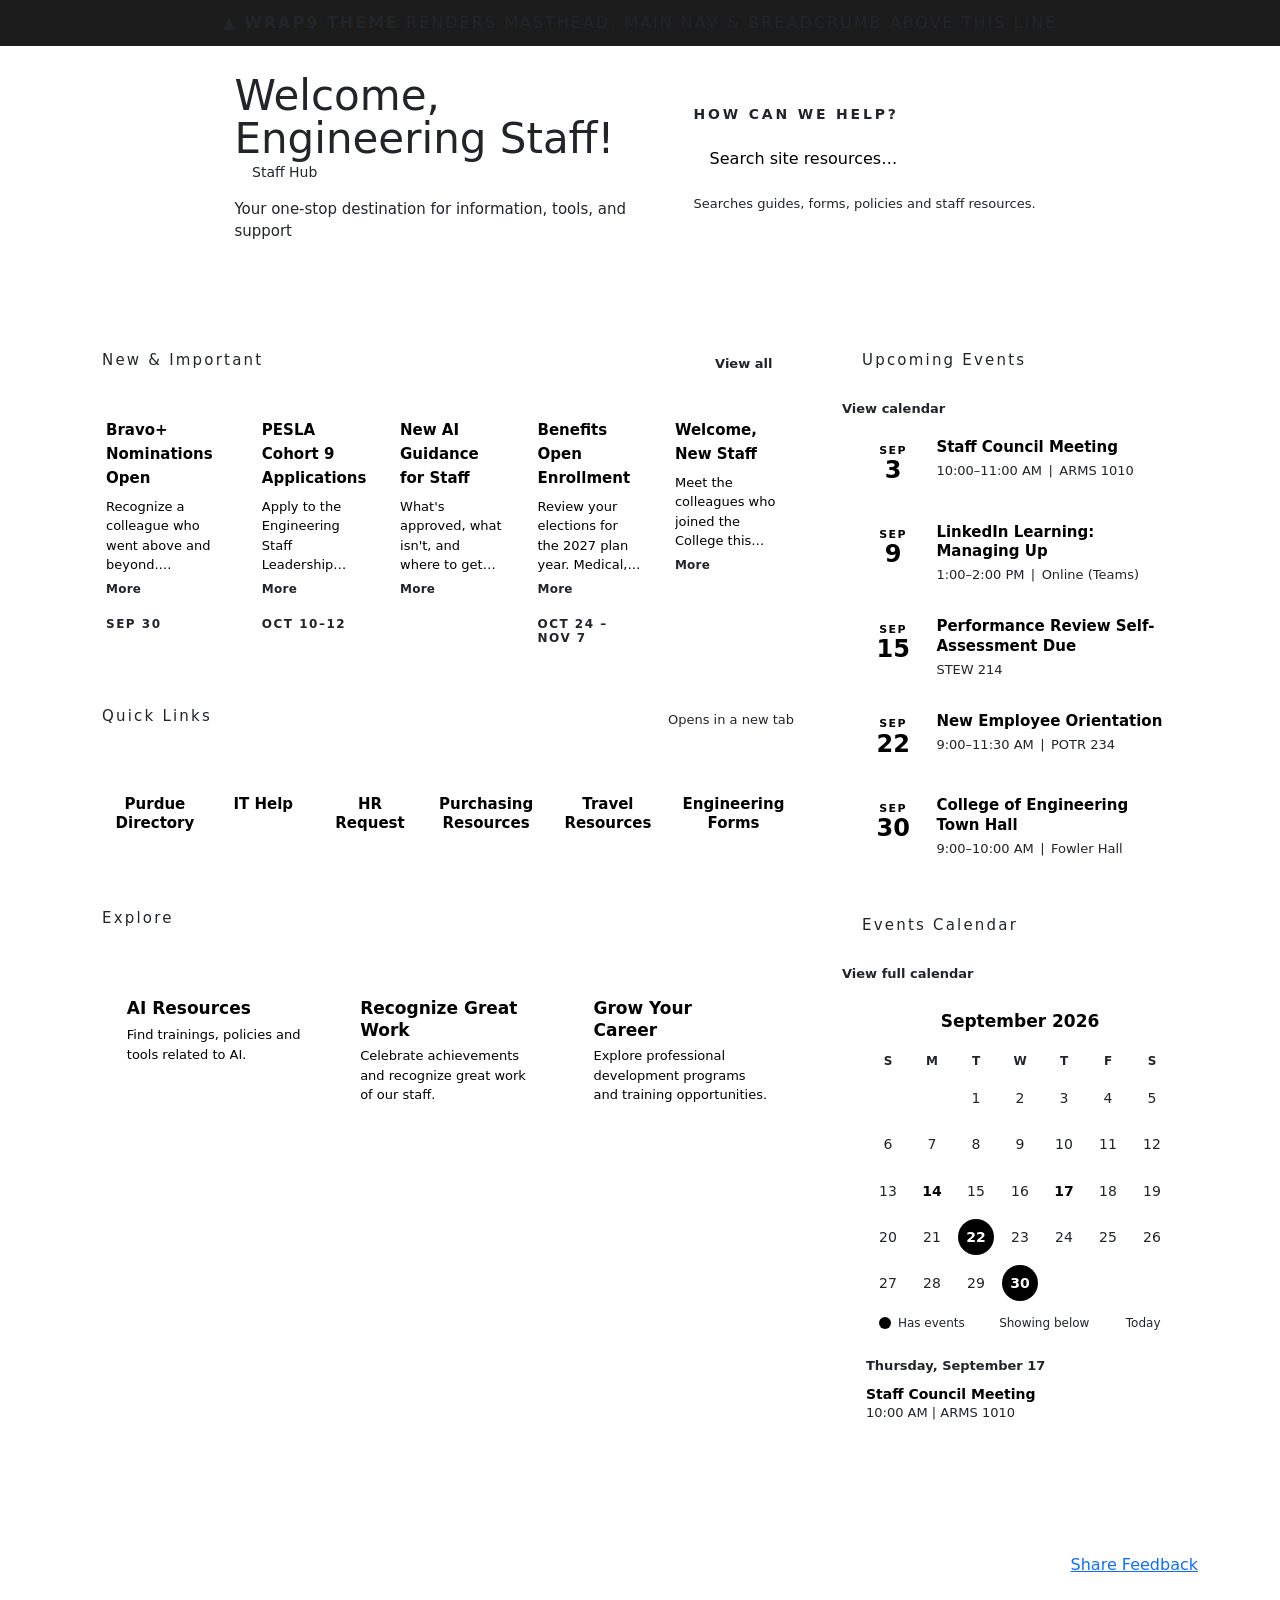
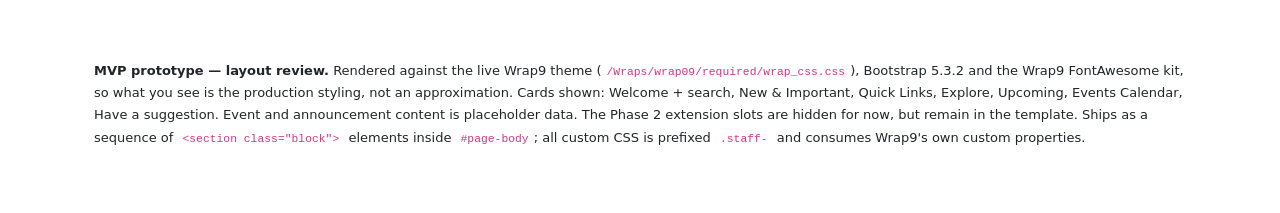
==== commit 37149075: "Give each calendar day state its own mark Today and the selected day both used gold rings and read a" ====
--- a/prototype/index.html
+++ b/prototype/index.html
@@ -586,6 +586,12 @@
               </tbody>
             </table>
 
+            <ul class="staff-cal__legend" aria-hidden="true">
+              <li><span class="staff-cal__key"></span>Has events</li>
+              <li><span class="staff-cal__key staff-cal__key--selected"></span>Showing below</li>
+              <li><span class="staff-cal__key staff-cal__key--today"></span>Today</li>
+            </ul>
+
             <div class="staff-cal__list">
               <div class="staff-cal__panel" id="staff-cal-2026-09-17">
                 <h4 class="staff-cal__day-heading">Thursday, September 17</h4>
@@ -771,6 +777,12 @@
               </tbody>
             </table>
 
+            <ul class="staff-cal__legend" aria-hidden="true">
+              <li><span class="staff-cal__key"></span>Has events</li>
+              <li><span class="staff-cal__key staff-cal__key--selected"></span>Showing below</li>
+              <li><span class="staff-cal__key staff-cal__key--today"></span>Today</li>
+            </ul>
+
             <div class="staff-cal__list">
               <div class="staff-cal__panel" id="staff-cal-2026-10-01">
                 <h4 class="staff-cal__day-heading">Thursday, October 1</h4>
@@ -866,6 +878,12 @@
               </tbody>
             </table>
 
+            <ul class="staff-cal__legend" aria-hidden="true">
+              <li><span class="staff-cal__key"></span>Has events</li>
+              <li><span class="staff-cal__key staff-cal__key--selected"></span>Showing below</li>
+              <li><span class="staff-cal__key staff-cal__key--today"></span>Today</li>
+            </ul>
+
             <div class="staff-cal__list">
               <p class="staff-empty">No events in November.</p>
             </div>
@@ -937,6 +955,12 @@
                 </tr>
               </tbody>
             </table>
+
+            <ul class="staff-cal__legend" aria-hidden="true">
+              <li><span class="staff-cal__key"></span>Has events</li>
+              <li><span class="staff-cal__key staff-cal__key--selected"></span>Showing below</li>
+              <li><span class="staff-cal__key staff-cal__key--today"></span>Today</li>
+            </ul>
 
             <div class="staff-cal__list">
               <div class="staff-cal__panel" id="staff-cal-2026-12-11">
@@ -1024,6 +1048,12 @@
               </tbody>
             </table>
 
+            <ul class="staff-cal__legend" aria-hidden="true">
+              <li><span class="staff-cal__key"></span>Has events</li>
+              <li><span class="staff-cal__key staff-cal__key--selected"></span>Showing below</li>
+              <li><span class="staff-cal__key staff-cal__key--today"></span>Today</li>
+            </ul>
+
             <div class="staff-cal__list">
               <p class="staff-empty">No events in January.</p>
             </div>
@@ -1092,6 +1122,12 @@
               </tbody>
             </table>
 
+            <ul class="staff-cal__legend" aria-hidden="true">
+              <li><span class="staff-cal__key"></span>Has events</li>
+              <li><span class="staff-cal__key staff-cal__key--selected"></span>Showing below</li>
+              <li><span class="staff-cal__key staff-cal__key--today"></span>Today</li>
+            </ul>
+
             <div class="staff-cal__list">
               <p class="staff-empty">No events in February.</p>
             </div>
@@ -1160,6 +1196,12 @@
               </tbody>
             </table>
 
+            <ul class="staff-cal__legend" aria-hidden="true">
+              <li><span class="staff-cal__key"></span>Has events</li>
+              <li><span class="staff-cal__key staff-cal__key--selected"></span>Showing below</li>
+              <li><span class="staff-cal__key staff-cal__key--today"></span>Today</li>
+            </ul>
+
             <div class="staff-cal__list">
               <p class="staff-empty">No events in March.</p>
             </div>
@@ -1228,6 +1270,12 @@
               </tbody>
             </table>
 
+            <ul class="staff-cal__legend" aria-hidden="true">
+              <li><span class="staff-cal__key"></span>Has events</li>
+              <li><span class="staff-cal__key staff-cal__key--selected"></span>Showing below</li>
+              <li><span class="staff-cal__key staff-cal__key--today"></span>Today</li>
+            </ul>
+
             <div class="staff-cal__list">
               <p class="staff-empty">No events in April.</p>
             </div>
@@ -1305,6 +1353,12 @@
               </tbody>
             </table>
 
+            <ul class="staff-cal__legend" aria-hidden="true">
+              <li><span class="staff-cal__key"></span>Has events</li>
+              <li><span class="staff-cal__key staff-cal__key--selected"></span>Showing below</li>
+              <li><span class="staff-cal__key staff-cal__key--today"></span>Today</li>
+            </ul>
+
             <div class="staff-cal__list">
               <p class="staff-empty">No events in May.</p>
             </div>
@@ -1373,6 +1427,12 @@
               </tbody>
             </table>
 
+            <ul class="staff-cal__legend" aria-hidden="true">
+              <li><span class="staff-cal__key"></span>Has events</li>
+              <li><span class="staff-cal__key staff-cal__key--selected"></span>Showing below</li>
+              <li><span class="staff-cal__key staff-cal__key--today"></span>Today</li>
+            </ul>
+
             <div class="staff-cal__list">
               <p class="staff-empty">No events in June.</p>
             </div>
@@ -1441,6 +1501,12 @@
               </tbody>
             </table>
 
+            <ul class="staff-cal__legend" aria-hidden="true">
+              <li><span class="staff-cal__key"></span>Has events</li>
+              <li><span class="staff-cal__key staff-cal__key--selected"></span>Showing below</li>
+              <li><span class="staff-cal__key staff-cal__key--today"></span>Today</li>
+            </ul>
+
             <div class="staff-cal__list">
               <p class="staff-empty">No events in July.</p>
             </div>
@@ -1508,6 +1574,12 @@
                 </tr>
               </tbody>
             </table>
+
+            <ul class="staff-cal__legend" aria-hidden="true">
+              <li><span class="staff-cal__key"></span>Has events</li>
+              <li><span class="staff-cal__key staff-cal__key--selected"></span>Showing below</li>
+              <li><span class="staff-cal__key staff-cal__key--today"></span>Today</li>
+            </ul>
 
             <div class="staff-cal__list">
               <p class="staff-empty">No events in August.</p>
@@ -1529,7 +1601,7 @@
         <span class="staff-feedback__lead">Have a suggestion?</span>
         <span class="staff-feedback__sub">Let us know how to improve this site.</span>
       </p>
-      <a class="purdue-btn btn-black" href="#">Share Feedback</a>
+      <a class="purdue-btn btn-black" href="mailto:chelseac@purdue.edu?subject=Staff%20Website%20Feedback">Share Feedback</a>
     </div>
   </div>
 </section>
--- a/prototype/staff-dashboard.css
+++ b/prototype/staff-dashboard.css
@@ -690,11 +690,16 @@
   color: var(--steel-gray);
 }
 .staff-cal__grid td {
-  padding: 0.15rem 0;
+  /* Extra room below each circle for the today bar. */
+  padding: 0.2rem 0 0.45rem;
   text-align: center;
 }
 
+/* Each state has exactly one kind of mark, so they never compete:
+   black circle = has events, gold fill = the day listed below,
+   gold bar underneath = today. */
 .staff-cal__day {
+  position: relative;
   display: inline-grid;
   place-items: center;
   width: 36px;
@@ -719,25 +724,69 @@
 }
 button.staff-cal__day:hover { background: var(--steel-gray); }
 
-/* Today: an inner gold ring. On a plain day it sits on white; on an event day
-   it sits inside the black circle, so both states read at once. */
+/* Selected: the circle turns Boilermaker gold with a black numeral (about
+   11:1). Boilermaker gold is only 1.9:1 against the white card, so a thin
+   Aged gold edge (4.7:1) carries the shape past the 3:1 non-text minimum. */
+button.staff-cal__day[aria-pressed="true"],
+button.staff-cal__day[aria-pressed="true"]:hover {
+  background: var(--boiler-gold);
+  color: #000;
+  box-shadow: inset 0 0 0 1px var(--aged-gold);
+}
+
+/* Today: bold numeral and a short Aged gold bar under the circle. It sits
+   outside the circle, so it combines with either circle without clashing. */
 .staff-cal__day.is-today {
-  color: #000;
   font-weight: 700;
-  box-shadow: inset 0 0 0 2px var(--aged-gold);
-}
-button.staff-cal__day.is-today {
-  color: #fff;
-  box-shadow: inset 0 0 0 2px var(--boiler-gold);
-}
-
-/* Selected: an outer ring with a white gap. Aged gold, not Boilermaker gold,
-   because the ring sits on white and must clear 3:1 as a state indicator. */
-button.staff-cal__day[aria-pressed="true"] {
-  box-shadow: 0 0 0 2px #fff, 0 0 0 4px var(--aged-gold);
-}
-button.staff-cal__day.is-today[aria-pressed="true"] {
-  box-shadow: inset 0 0 0 2px var(--boiler-gold), 0 0 0 2px #fff, 0 0 0 4px var(--aged-gold);
+}
+span.staff-cal__day.is-today { color: #000; }
+.staff-cal__day.is-today::after {
+  content: "";
+  position: absolute;
+  left: 50%;
+  bottom: -6px;
+  width: 16px;
+  height: 3px;
+  margin-left: -8px;
+  border-radius: 2px;
+  background: var(--aged-gold);
+}
+
+/* Key to the three marks. Decorative for screen readers: each day button
+   already announces its events, pressed state and aria-current. */
+.staff-cal__legend {
+  display: flex;
+  flex-wrap: wrap;
+  justify-content: center;
+  gap: 0.35rem 1rem;
+  margin: 0.35rem 0 0;
+  padding: 0;
+  list-style: none;
+  font-family: var(--acumin-pro);
+  font-size: 0.75rem;
+  color: var(--steel-gray);
+}
+.staff-cal__legend li {
+  display: inline-flex;
+  align-items: center;
+  gap: 0.4rem;
+}
+.staff-cal__key {
+  display: inline-block;
+  width: 12px;
+  height: 12px;
+  border-radius: 50%;
+  background: #000;
+}
+.staff-cal__key--selected {
+  background: var(--boiler-gold);
+  box-shadow: inset 0 0 0 1px var(--aged-gold);
+}
+.staff-cal__key--today {
+  width: 14px;
+  height: 3px;
+  border-radius: 2px;
+  background: var(--aged-gold);
 }
 
 .staff-cal__month[hidden],
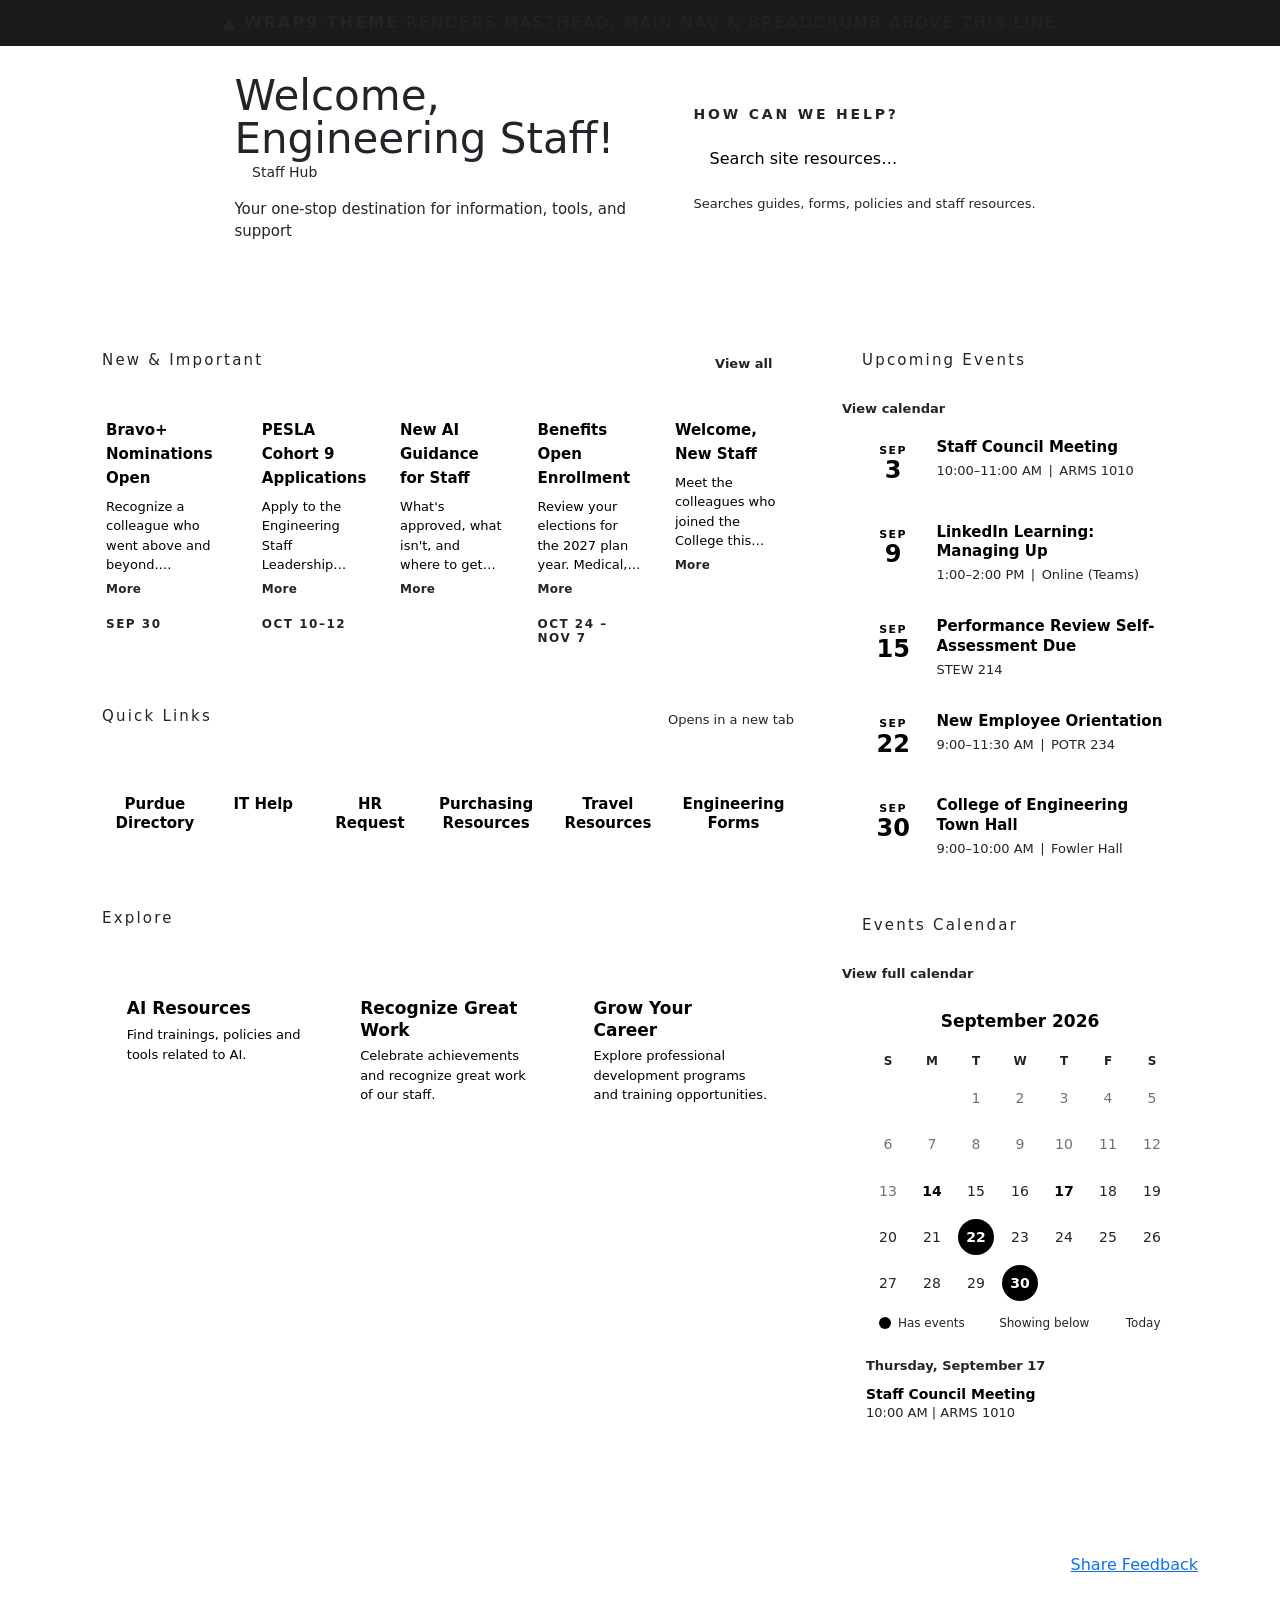
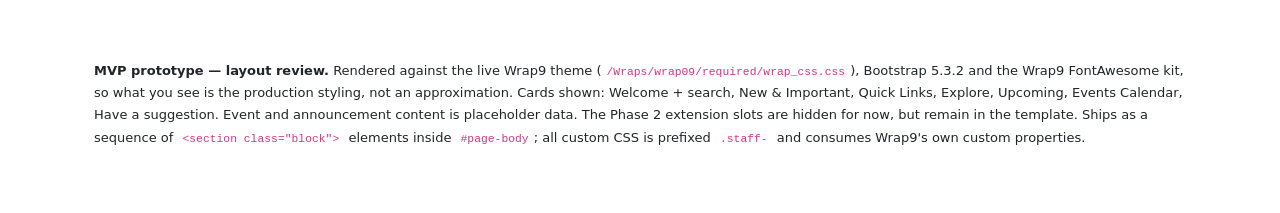
==== commit 4f55b2a4: "Dim past dates in the Events Calendar Past plain numerals and past event circles use Cool gray (#6f7" ====
--- a/prototype/index.html
+++ b/prototype/index.html
@@ -519,23 +519,23 @@
                 <tr>
                   <td></td>
                   <td></td>
-                  <td><span class="staff-cal__day">1</span></td>
-                  <td><span class="staff-cal__day">2</span></td>
-                  <td><span class="staff-cal__day">3</span></td>
-                  <td><span class="staff-cal__day">4</span></td>
-                  <td><span class="staff-cal__day">5</span></td>
-                </tr>
-                <tr>
-                  <td><span class="staff-cal__day">6</span></td>
-                  <td><span class="staff-cal__day">7</span></td>
-                  <td><span class="staff-cal__day">8</span></td>
-                  <td><span class="staff-cal__day">9</span></td>
-                  <td><span class="staff-cal__day">10</span></td>
-                  <td><span class="staff-cal__day">11</span></td>
-                  <td><span class="staff-cal__day">12</span></td>
-                </tr>
-                <tr>
-                  <td><span class="staff-cal__day">13</span></td>
+                  <td><span class="staff-cal__day is-past">1</span></td>
+                  <td><span class="staff-cal__day is-past">2</span></td>
+                  <td><span class="staff-cal__day is-past">3</span></td>
+                  <td><span class="staff-cal__day is-past">4</span></td>
+                  <td><span class="staff-cal__day is-past">5</span></td>
+                </tr>
+                <tr>
+                  <td><span class="staff-cal__day is-past">6</span></td>
+                  <td><span class="staff-cal__day is-past">7</span></td>
+                  <td><span class="staff-cal__day is-past">8</span></td>
+                  <td><span class="staff-cal__day is-past">9</span></td>
+                  <td><span class="staff-cal__day is-past">10</span></td>
+                  <td><span class="staff-cal__day is-past">11</span></td>
+                  <td><span class="staff-cal__day is-past">12</span></td>
+                </tr>
+                <tr>
+                  <td><span class="staff-cal__day is-past">13</span></td>
                   <td><span aria-current="date" class="staff-cal__day is-today">14</span></td>
                   <td><span class="staff-cal__day">15</span></td>
                   <td><span class="staff-cal__day">16</span></td>
--- a/prototype/staff-dashboard.css
+++ b/prototype/staff-dashboard.css
@@ -752,6 +752,20 @@
   background: var(--aged-gold);
 }
 
+/* Past days: dimmed to Cool gray, a named colour rather than opacity so the
+   contrast is fixed whatever sits behind the card. Cool gray is 4.81:1 on
+   white, which passes AA for the 14px numerals; a white numeral on a Cool gray
+   circle is the same 4.81:1. (Railway gray, 2.88:1, and Steam, 1.82:1, fail.)
+   The selected day keeps its gold even when past: selection wins. */
+span.staff-cal__day.is-past { color: var(--cool-gray, #6f727b); }
+button.staff-cal__day.is-past { background: var(--cool-gray, #6f727b); }
+button.staff-cal__day.is-past:hover { background: var(--steel-gray); }
+button.staff-cal__day.is-past[aria-pressed="true"],
+button.staff-cal__day.is-past[aria-pressed="true"]:hover {
+  background: var(--boiler-gold);
+  color: #000;
+}
+
 /* Key to the three marks. Decorative for screen readers: each day button
    already announces its events, pressed state and aria-current. */
 .staff-cal__legend {
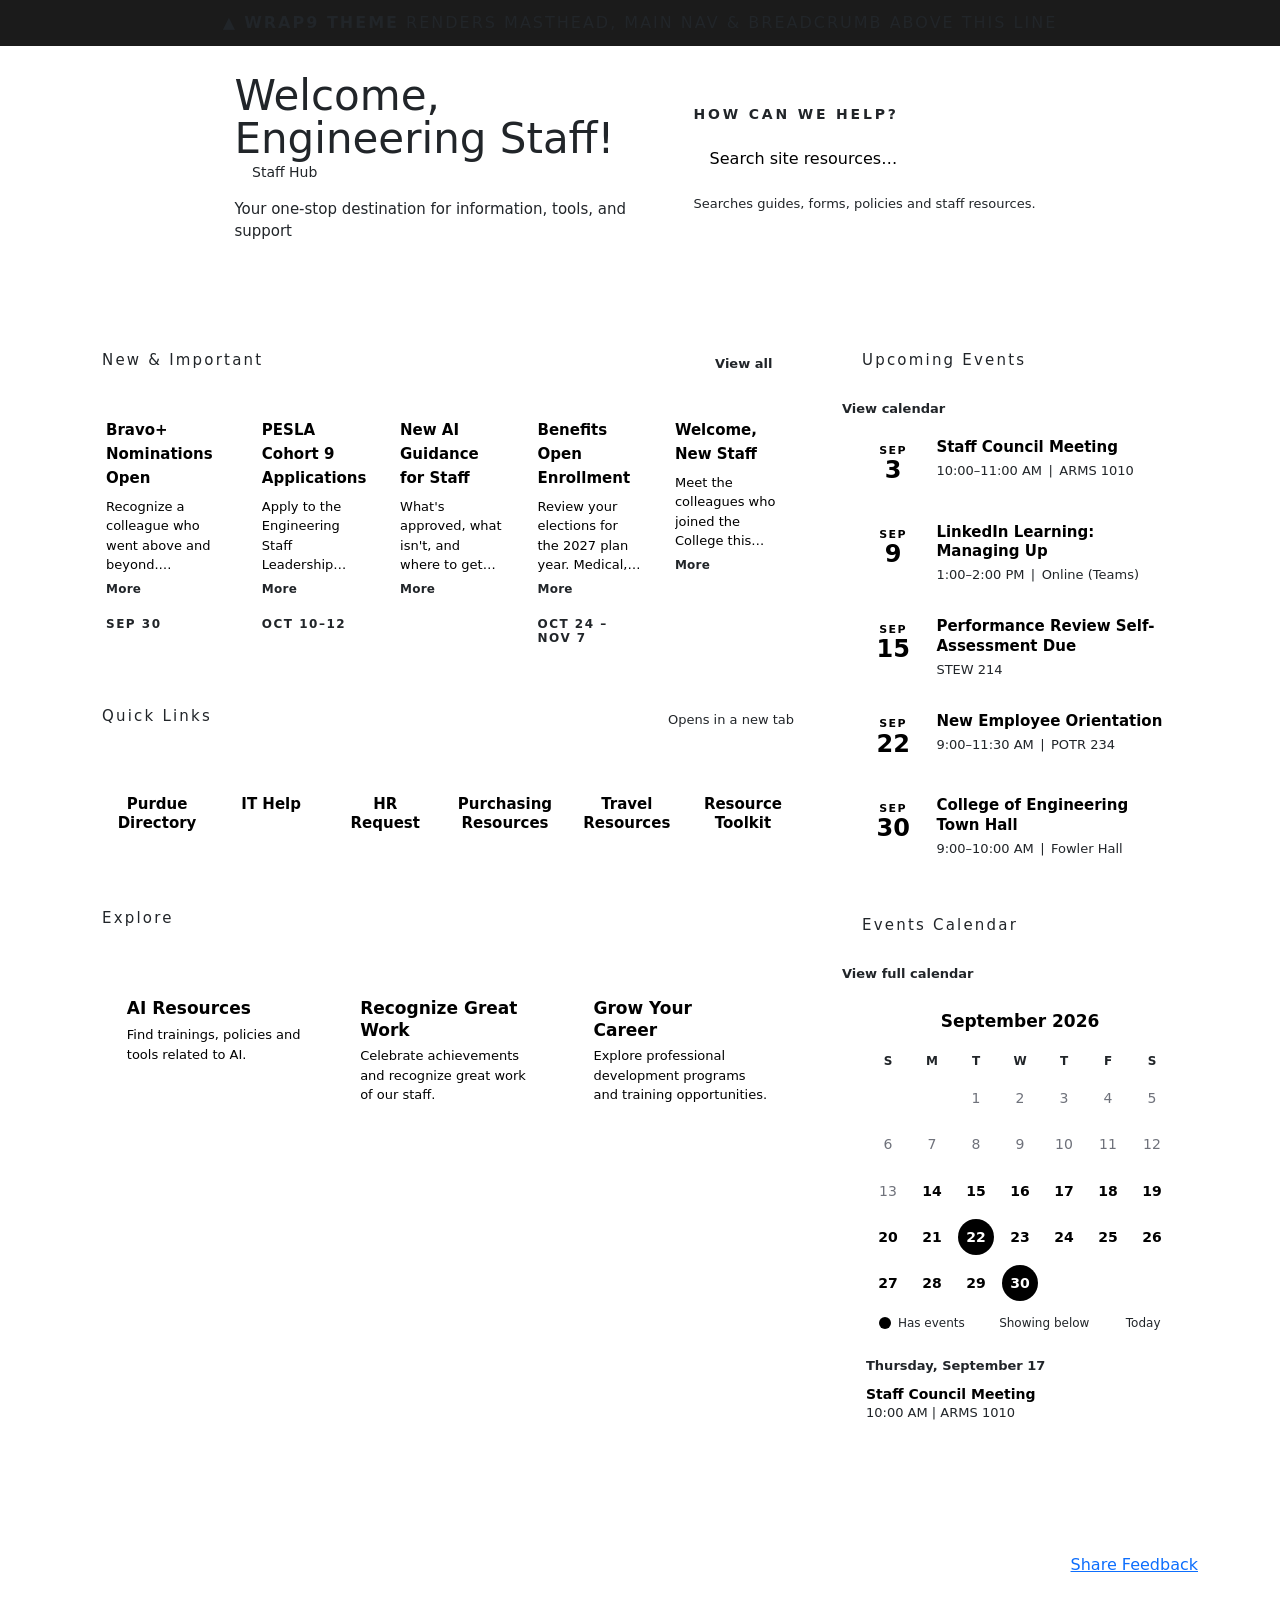
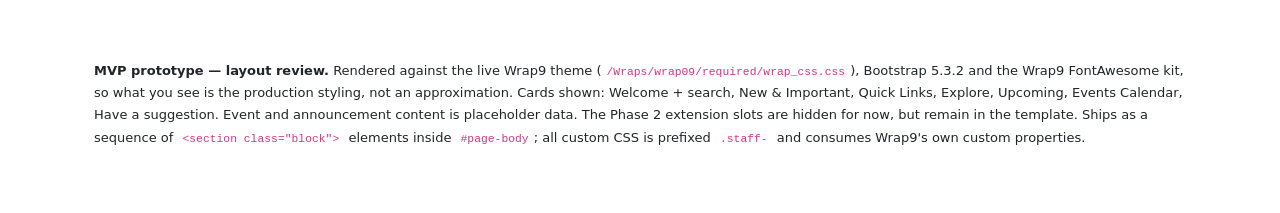
==== commit 42681522: "Rename the Engineering Forms quick link to Resource Toolkit Points it at /staff/resources in the tem" ====
--- a/prototype/index.html
+++ b/prototype/index.html
@@ -288,9 +288,9 @@
               </a>
             </li>
             <li>
-              <a class="staff-quick__link" target="_blank" rel="noopener" href="https://engineering.purdue.edu/staff/resources/forms">
+              <a class="staff-quick__link" target="_blank" rel="noopener" href="https://engineering.purdue.edu/staff/resources">
                 <i class="fa-solid fa-clipboard-list staff-quick__icon" aria-hidden="true"></i>
-                <span class="staff-quick__label">Engineering Forms</span>
+                <span class="staff-quick__label">Resource Toolkit</span>
               </a>
             </li>
           </ul>
--- a/prototype/staff-dashboard.css
+++ b/prototype/staff-dashboard.css
@@ -712,6 +712,15 @@
   color: var(--steel-gray);
 }
 
+/* Upcoming plain days: black and semibold. Past days cannot go lighter than
+   Cool gray without failing AA, so the gap between past and upcoming is
+   widened from this side instead - black (21:1) against Cool gray (4.81:1),
+   plus a weight change so the difference does not rest on colour alone. */
+span.staff-cal__day {
+  color: #000;
+  font-weight: 600;
+}
+
 /* A day with events: the black circle from the mockup. */
 button.staff-cal__day {
   padding: 0;
@@ -757,7 +766,10 @@
    white, which passes AA for the 14px numerals; a white numeral on a Cool gray
    circle is the same 4.81:1. (Railway gray, 2.88:1, and Steam, 1.82:1, fail.)
    The selected day keeps its gold even when past: selection wins. */
-span.staff-cal__day.is-past { color: var(--cool-gray, #6f727b); }
+span.staff-cal__day.is-past {
+  color: var(--cool-gray, #6f727b);
+  font-weight: 400;
+}
 button.staff-cal__day.is-past { background: var(--cool-gray, #6f727b); }
 button.staff-cal__day.is-past:hover { background: var(--steel-gray); }
 button.staff-cal__day.is-past[aria-pressed="true"],
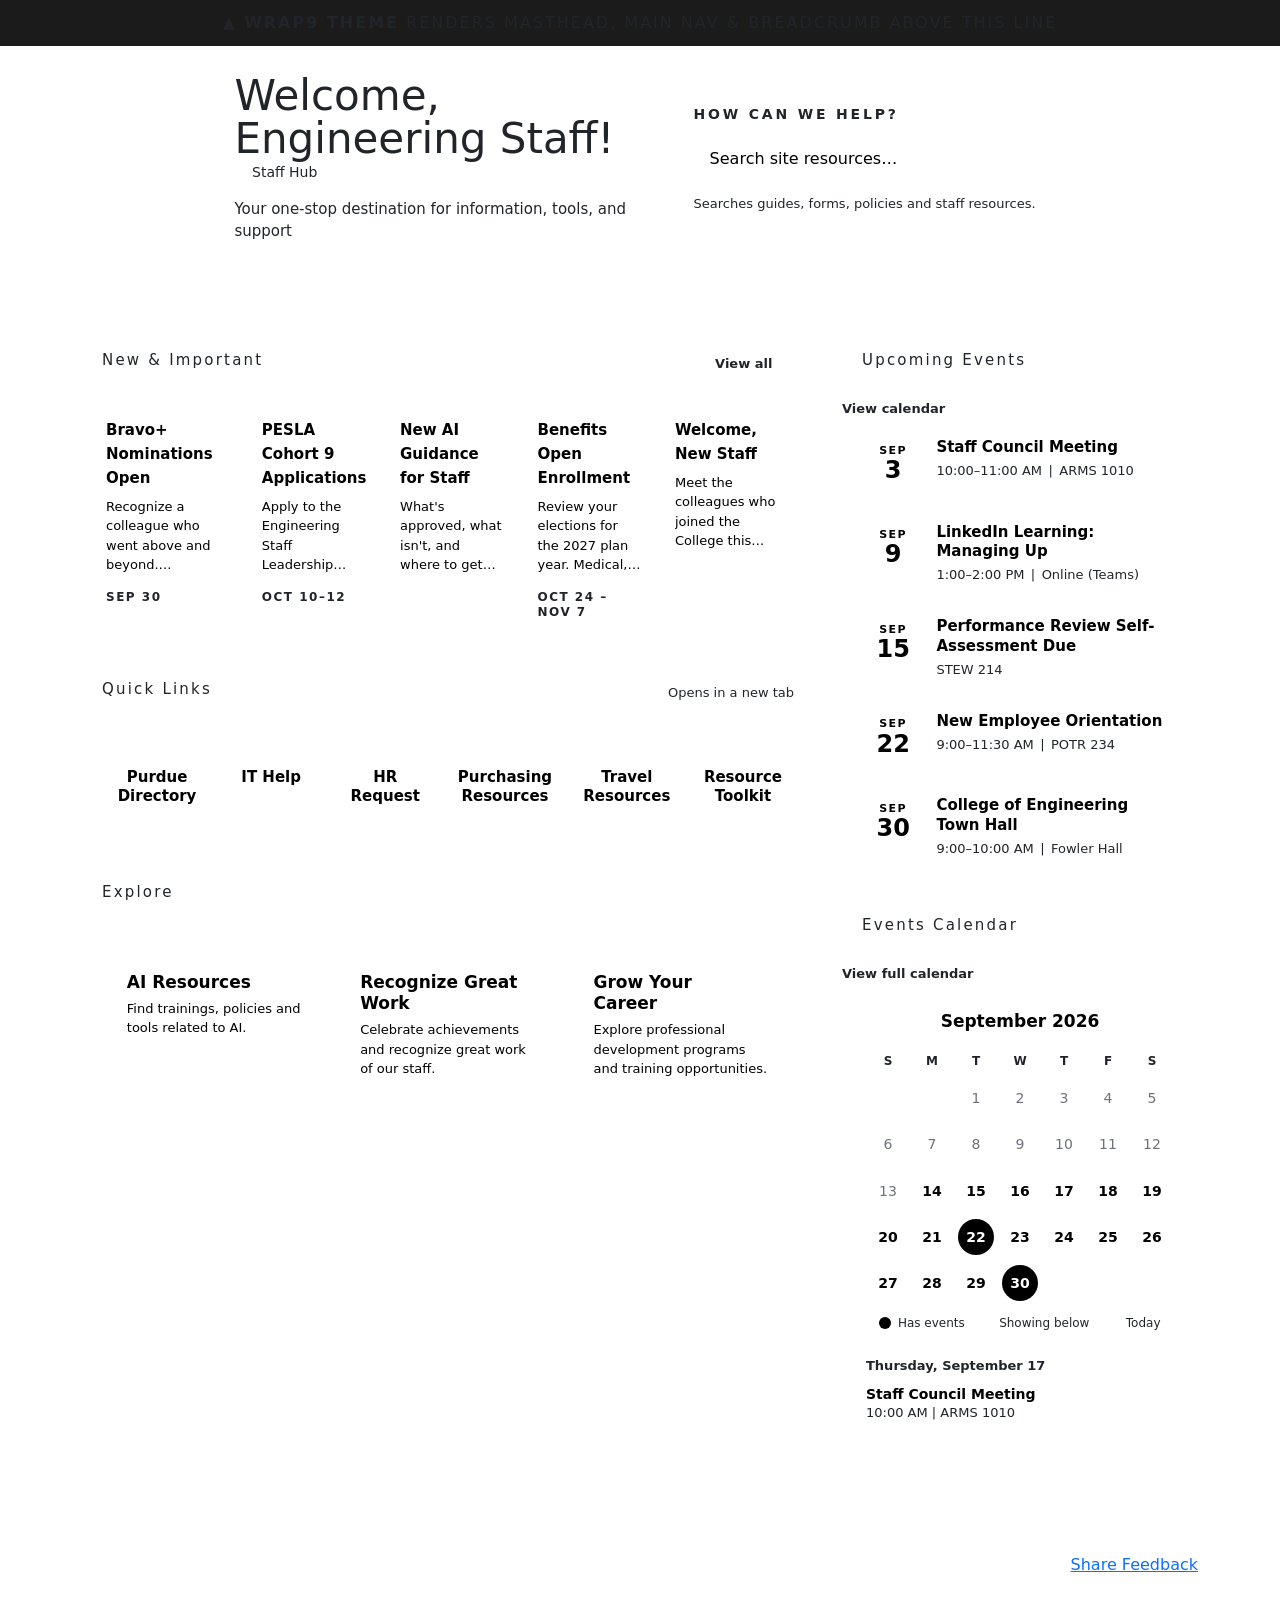
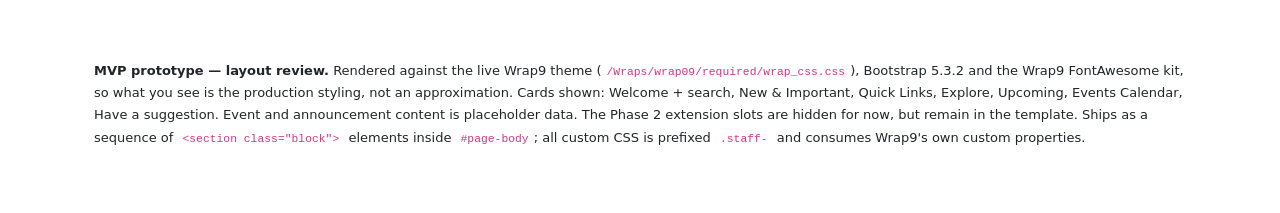
==== commit 5a3256f5: "Hover the summary itself for announcement tooltips; pad the calendar page New & Important: the "More" ====
--- a/prototype/index.html
+++ b/prototype/index.html
@@ -147,10 +147,6 @@
                      unescaped. Only trusted editors can create these. -->
                 <div class="staff-news__clamp"><p>Recognize a colleague who went above and beyond. Nominations are open to all College of Engineering staff, and <strong>any staff member may nominate</strong> a peer, a team, or a supervisor.</p></div>
 
-                <button type="button" class="staff-news__more" hidden="hidden" aria-expanded="false" aria-describedby="staff-tip-1">
-                  More<span class="staff-visually-hidden"> of this announcement</span>
-                </button>
-
                 <div class="staff-news__tip" role="tooltip" hidden="hidden" id="staff-tip-1"><p>Recognize a colleague who went above and beyond. Nominations are open to all College of Engineering staff, and <strong>any staff member may nominate</strong> a peer, a team, or a supervisor.</p></div>
               </div>
 
@@ -169,10 +165,6 @@
                      unescaped. Only trusted editors can create these. -->
                 <div class="staff-news__clamp">Apply to the Engineering Staff Leadership Academy. The cohort meets monthly across the academic year and covers strategic thinking, team leadership and change management.</div>
 
-                <button type="button" class="staff-news__more" hidden="hidden" aria-expanded="false" aria-describedby="staff-tip-2">
-                  More<span class="staff-visually-hidden"> of this announcement</span>
-                </button>
-
                 <div class="staff-news__tip" role="tooltip" hidden="hidden" id="staff-tip-2">Apply to the Engineering Staff Leadership Academy. The cohort meets monthly across the academic year and covers strategic thinking, team leadership and change management.</div>
               </div>
 
@@ -191,10 +183,6 @@
                      unescaped. Only trusted editors can create these. -->
                 <div class="staff-news__clamp">What's approved, what isn't, and where to get trained.</div>
 
-                <button type="button" class="staff-news__more" hidden="hidden" aria-expanded="false" aria-describedby="staff-tip-3">
-                  More<span class="staff-visually-hidden"> of this announcement</span>
-                </button>
-
                 <div class="staff-news__tip" role="tooltip" hidden="hidden" id="staff-tip-3">What's approved, what isn't, and where to get trained.</div>
               </div>
 
@@ -213,10 +201,6 @@
                      unescaped. Only trusted editors can create these. -->
                 <div class="staff-news__clamp">Review your elections for the 2027 plan year. Medical, dental and vision selections carry over automatically, but flexible spending accounts must be re-elected each year.</div>
 
-                <button type="button" class="staff-news__more" hidden="hidden" aria-expanded="false" aria-describedby="staff-tip-4">
-                  More<span class="staff-visually-hidden"> of this announcement</span>
-                </button>
-
                 <div class="staff-news__tip" role="tooltip" hidden="hidden" id="staff-tip-4">Review your elections for the 2027 plan year. Medical, dental and vision selections carry over automatically, but flexible spending accounts must be re-elected each year.</div>
               </div>
 
@@ -234,10 +218,6 @@
                 <!-- structure: intro is admin-authored HTML and is rendered
                      unescaped. Only trusted editors can create these. -->
                 <div class="staff-news__clamp">Meet the colleagues who joined the College this month.</div>
-
-                <button type="button" class="staff-news__more" hidden="hidden" aria-expanded="false" aria-describedby="staff-tip-5">
-                  More<span class="staff-visually-hidden"> of this announcement</span>
-                </button>
 
                 <div class="staff-news__tip" role="tooltip" hidden="hidden" id="staff-tip-5">Meet the colleagues who joined the College this month.</div>
               </div>
@@ -566,7 +546,7 @@
                   </td>
                   <td>
 
-                      <button type="button" aria-controls="staff-cal-2026-09-22" aria-label="Tuesday, September 22, 1 event" aria-pressed="false" class="staff-cal__day">22</button></td>
+                      <button type="button" aria-controls="staff-cal-2026-09-22" aria-label="Tuesday, September 22, 1 event and 1 announcement" aria-pressed="false" class="staff-cal__day">22</button></td>
                   <td><span class="staff-cal__day">23</span></td>
                   <td><span class="staff-cal__day">24</span></td>
                   <td><span class="staff-cal__day">25</span></td>
@@ -576,7 +556,7 @@
                   <td><span class="staff-cal__day">27</span></td>
                   <td><span class="staff-cal__day">28</span></td>
                   <td><span class="staff-cal__day">29</span></td>
-                  <td><button type="button" aria-controls="staff-cal-2026-09-30" aria-label="Wednesday, September 30, 1 event" aria-pressed="false" class="staff-cal__day">30</button>
+                  <td><button type="button" aria-controls="staff-cal-2026-09-30" aria-label="Wednesday, September 30, 1 event and 1 announcement" aria-pressed="false" class="staff-cal__day">30</button>
 
                   </td>
                   <td></td>
@@ -597,6 +577,7 @@
                 <h4 class="staff-cal__day-heading">Thursday, September 17</h4>
                 <ul class="staff-cal__events">
                   <li>
+
                     <a class="staff-cal__link" href="https://engineering.purdue.edu/staff/calendar/2026/council">Staff Council Meeting</a>
                     <span class="staff-cal__meta">10:00 AM | ARMS 1010</span>
                   </li>
@@ -606,8 +587,14 @@
                 <h4 class="staff-cal__day-heading">Tuesday, September 22</h4>
                 <ul class="staff-cal__events">
                   <li>
+
                     <a class="staff-cal__link" href="https://engineering.purdue.edu/staff/calendar/2026/lunch">Lunch and Learn</a>
                     <span class="staff-cal__meta">Noon | Online (Teams)</span>
+                  </li>
+                  <li>
+                    <span class="staff-cal__tag">Announcement</span>
+                    <a class="staff-cal__link" href="https://engineering.purdue.edu/staff/calendar/2026/review">Performance Review Self-Assessment Due</a>
+                    <span class="staff-cal__meta">5:00 PM</span>
                   </li>
                 </ul>
               </div>
@@ -615,6 +602,12 @@
                 <h4 class="staff-cal__day-heading">Wednesday, September 30</h4>
                 <ul class="staff-cal__events">
                   <li>
+                    <span class="staff-cal__tag">Announcement</span>
+                    <a class="staff-cal__link" href="https://engineering.purdue.edu/staff/calendar/2026/bravo">Bravo+ Nominations Close</a>
+
+                  </li>
+                  <li>
+
                     <a class="staff-cal__link" href="https://engineering.purdue.edu/staff/calendar/2026/review">Performance Review Deadline</a>
 
                   </li>
@@ -763,7 +756,7 @@
                   </td>
                   <td>
 
-                      <button type="button" aria-controls="staff-cal-2026-10-24" aria-label="Saturday, October 24, 1 event" aria-pressed="false" class="staff-cal__day">24</button></td>
+                      <button type="button" aria-controls="staff-cal-2026-10-24" aria-label="Saturday, October 24, 1 event and 1 announcement" aria-pressed="false" class="staff-cal__day">24</button></td>
                 </tr>
                 <tr>
                   <td><span class="staff-cal__day">25</span></td>
@@ -788,6 +781,7 @@
                 <h4 class="staff-cal__day-heading">Thursday, October 1</h4>
                 <ul class="staff-cal__events">
                   <li>
+
                     <a class="staff-cal__link" href="https://engineering.purdue.edu/staff/calendar/2026/opens">Benefits Enrollment Opens</a>
 
                   </li>
@@ -797,6 +791,7 @@
                 <h4 class="staff-cal__day-heading">Friday, October 2</h4>
                 <ul class="staff-cal__events">
                   <li>
+
                     <a class="staff-cal__link" href="https://engineering.purdue.edu/staff/calendar/2026/noms">CoE Staff Awards Nominations Due</a>
                     <span class="staff-cal__meta">5PM</span>
                   </li>
@@ -806,8 +801,14 @@
                 <h4 class="staff-cal__day-heading">Saturday, October 24</h4>
                 <ul class="staff-cal__events">
                   <li>
+
                     <a class="staff-cal__link" href="https://engineering.purdue.edu/staff/calendar/2026/closes">Benefits Enrollment Closes</a>
 
+                  </li>
+                  <li>
+                    <span class="staff-cal__tag">Announcement</span>
+                    <a class="staff-cal__link" href="https://engineering.purdue.edu/staff/calendar/2026/enroll">Benefits Enrollment Deadline</a>
+                    <span class="staff-cal__meta">5:00 PM</span>
                   </li>
                 </ul>
               </div>
@@ -885,7 +886,7 @@
             </ul>
 
             <div class="staff-cal__list">
-              <p class="staff-empty">No events in November.</p>
+              <p class="staff-empty">No events or announcements in November.</p>
             </div>
           </div>
           <div class="staff-cal__month" data-heading="December 2026" hidden="hidden">
@@ -967,6 +968,7 @@
                 <h4 class="staff-cal__day-heading">Friday, December 11</h4>
                 <ul class="staff-cal__events">
                   <li>
+
                     <a class="staff-cal__link" href="https://engineering.purdue.edu/staff/calendar/2026/banquet">Staff Awards Banquet</a>
                     <span class="staff-cal__meta">Purdue Memorial Union</span>
                   </li>
@@ -1055,7 +1057,7 @@
             </ul>
 
             <div class="staff-cal__list">
-              <p class="staff-empty">No events in January.</p>
+              <p class="staff-empty">No events or announcements in January.</p>
             </div>
           </div>
           <div class="staff-cal__month" data-heading="February 2027" hidden="hidden">
@@ -1129,7 +1131,7 @@
             </ul>
 
             <div class="staff-cal__list">
-              <p class="staff-empty">No events in February.</p>
+              <p class="staff-empty">No events or announcements in February.</p>
             </div>
           </div>
           <div class="staff-cal__month" data-heading="March 2027" hidden="hidden">
@@ -1203,7 +1205,7 @@
             </ul>
 
             <div class="staff-cal__list">
-              <p class="staff-empty">No events in March.</p>
+              <p class="staff-empty">No events or announcements in March.</p>
             </div>
           </div>
           <div class="staff-cal__month" data-heading="April 2027" hidden="hidden">
@@ -1277,7 +1279,7 @@
             </ul>
 
             <div class="staff-cal__list">
-              <p class="staff-empty">No events in April.</p>
+              <p class="staff-empty">No events or announcements in April.</p>
             </div>
           </div>
           <div class="staff-cal__month" data-heading="May 2027" hidden="hidden">
@@ -1360,7 +1362,7 @@
             </ul>
 
             <div class="staff-cal__list">
-              <p class="staff-empty">No events in May.</p>
+              <p class="staff-empty">No events or announcements in May.</p>
             </div>
           </div>
           <div class="staff-cal__month" data-heading="June 2027" hidden="hidden">
@@ -1434,7 +1436,7 @@
             </ul>
 
             <div class="staff-cal__list">
-              <p class="staff-empty">No events in June.</p>
+              <p class="staff-empty">No events or announcements in June.</p>
             </div>
           </div>
           <div class="staff-cal__month" data-heading="July 2027" hidden="hidden">
@@ -1508,7 +1510,7 @@
             </ul>
 
             <div class="staff-cal__list">
-              <p class="staff-empty">No events in July.</p>
+              <p class="staff-empty">No events or announcements in July.</p>
             </div>
           </div>
           <div class="staff-cal__month" data-heading="August 2027" hidden="hidden">
@@ -1582,7 +1584,7 @@
             </ul>
 
             <div class="staff-cal__list">
-              <p class="staff-empty">No events in August.</p>
+              <p class="staff-empty">No events or announcements in August.</p>
             </div>
           </div>
         </div>
--- a/prototype/staff-dashboard.css
+++ b/prototype/staff-dashboard.css
@@ -253,42 +253,16 @@
 .staff-news__clamp br { display: none; }
 .staff-news__clamp img { display: none; }
 
-/* The summary text itself is the hover target now. This stays as the keyboard
-   and touch affordance, so it keeps being a real button - but with no border,
-   background or box, since the chip was the thing the PM disliked.
-   min-height keeps the tap target at 24px (WCAG 2.5.8) without drawing a box. */
-.staff-news__more {
-  display: inline-flex;
-  align-items: center;
-  min-height: 24px;
-  margin: 0.15rem 0 0;
-  padding: 0;
-  border: 0;
-  background: none;
-  font-family: var(--acumin-pro);
-  font-size: 0.75rem;
-  font-weight: 700;
-  line-height: 1.2;
-  letter-spacing: 0.02em;
-  color: var(--aged-gold);
-  cursor: pointer;
-  background-image: linear-gradient(var(--boiler-gold), var(--boiler-gold));
-  background-repeat: no-repeat;
-  background-position: 0 100%;
-  background-size: 0% 2px;
-  transition: background-size 0.25s ease;
-}
-.staff-news__more:hover,
-.staff-news__more:focus-visible,
-.staff-news__more[aria-expanded="true"] {
-  color: #000;
-  background-size: 100% 2px;
-}
-
-/* Only clipped summaries are interactive; the class is set at runtime. */
+/* The summary text is the only trigger (the PM removed the "More" control):
+   hover it for two seconds, tap or click to toggle, or Tab to it - dashboard.js
+   makes a clipped summary focusable. Only clipped summaries are interactive;
+   the class is set at runtime. */
 .staff-news__clamp.is-clipped { cursor: pointer; }
-
-.staff-news__more[hidden] { display: none !important; }
+.staff-news__clamp.is-clipped:focus-visible {
+  outline: 2px solid var(--aged-gold);
+  outline-offset: 2px;
+  border-radius: 2px;
+}
 
 .staff-news__tip {
   position: absolute;
@@ -854,6 +828,25 @@
   font-size: 0.8125rem;
   color: var(--steel-gray);
 }
+/* Marks a dated announcement (usually a deadline) among the day's events.
+   Gold for announcements, as on the full calendar page; black text on
+   Boilermaker gold is 11:1. The word itself carries the meaning, so colour
+   is not the only cue. */
+.staff-cal__tag {
+  display: inline-block;
+  margin-right: 0.4rem;
+  padding: 1px 6px;
+  border-radius: 3px;
+  background: var(--boiler-gold);
+  color: #000;
+  font-family: var(--acumin-pro);
+  font-size: 0.6875rem;
+  font-weight: 700;
+  line-height: 1.4;
+  letter-spacing: 0.04em;
+  text-transform: uppercase;
+  vertical-align: 1px;
+}
 
 /* Shown when a widget genuinely has nothing to display - distinct from the
    placeholder content, which only appears when the query could not run. */
